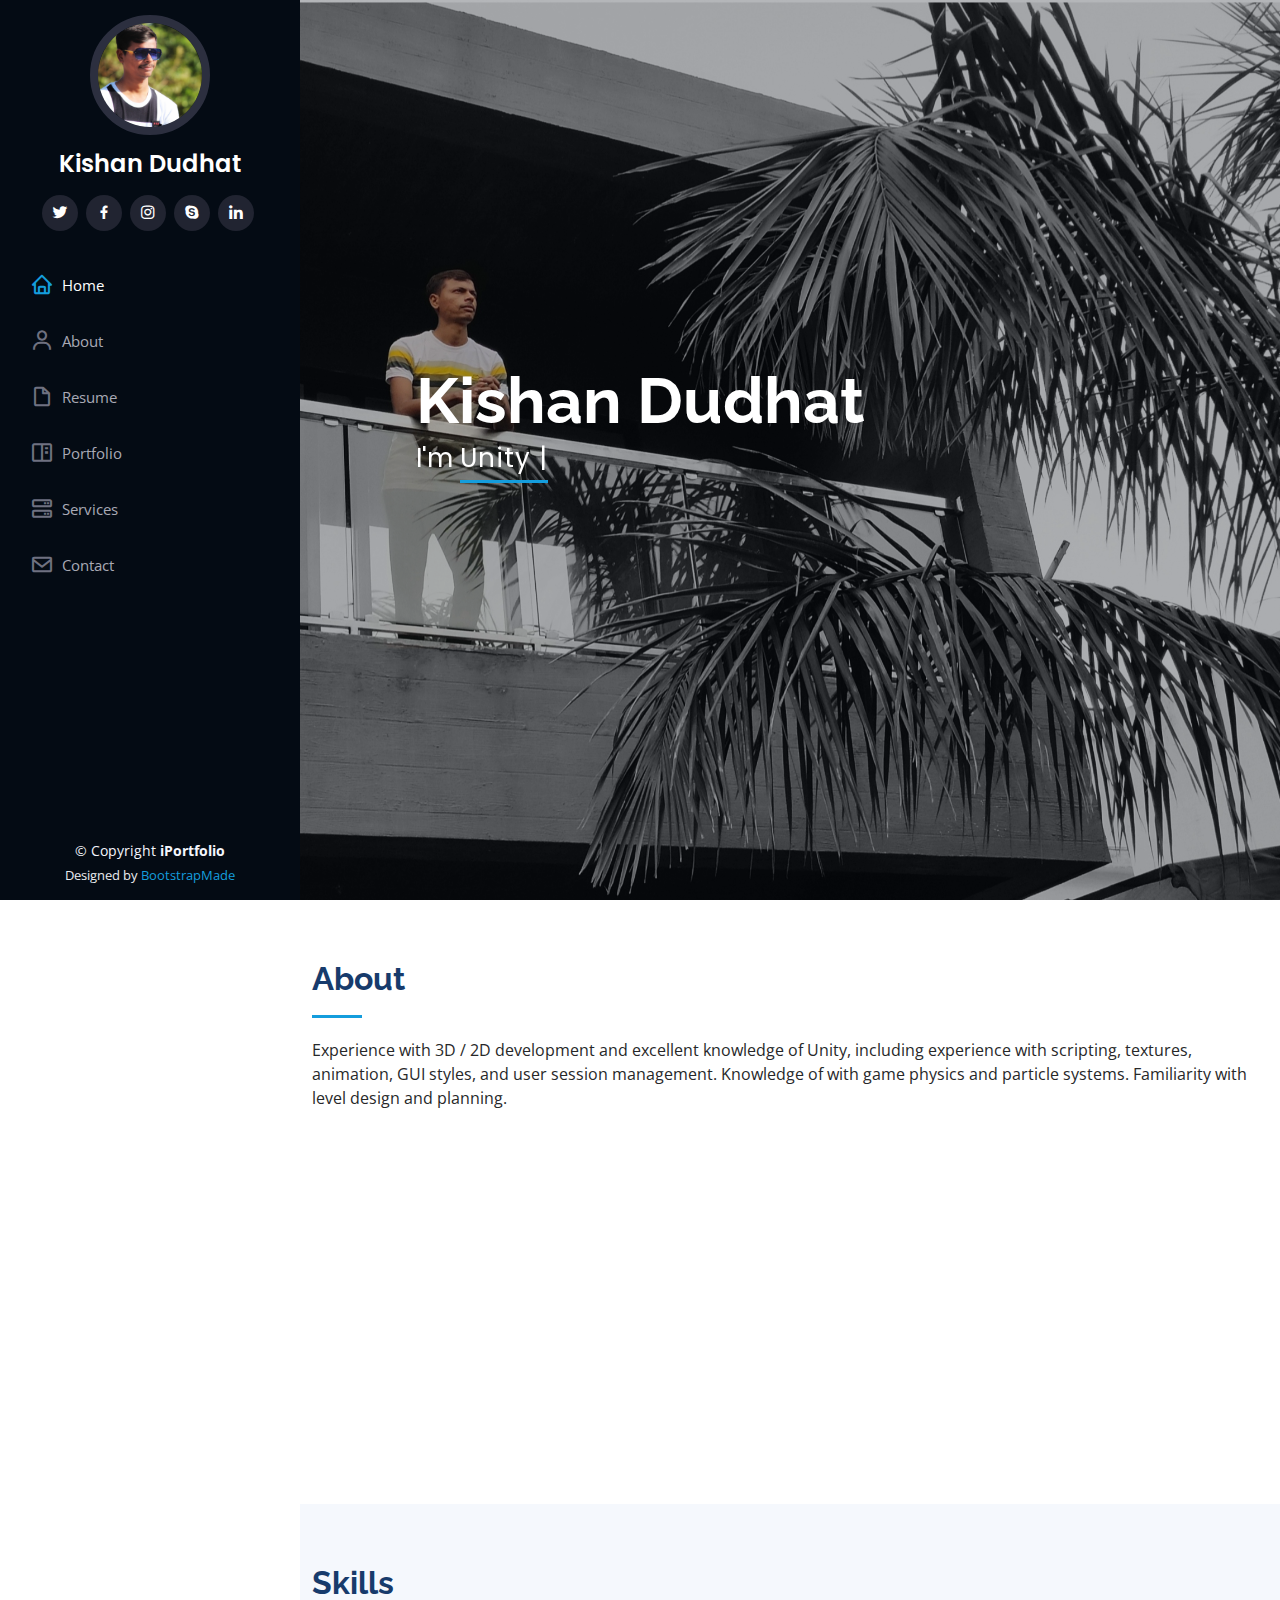
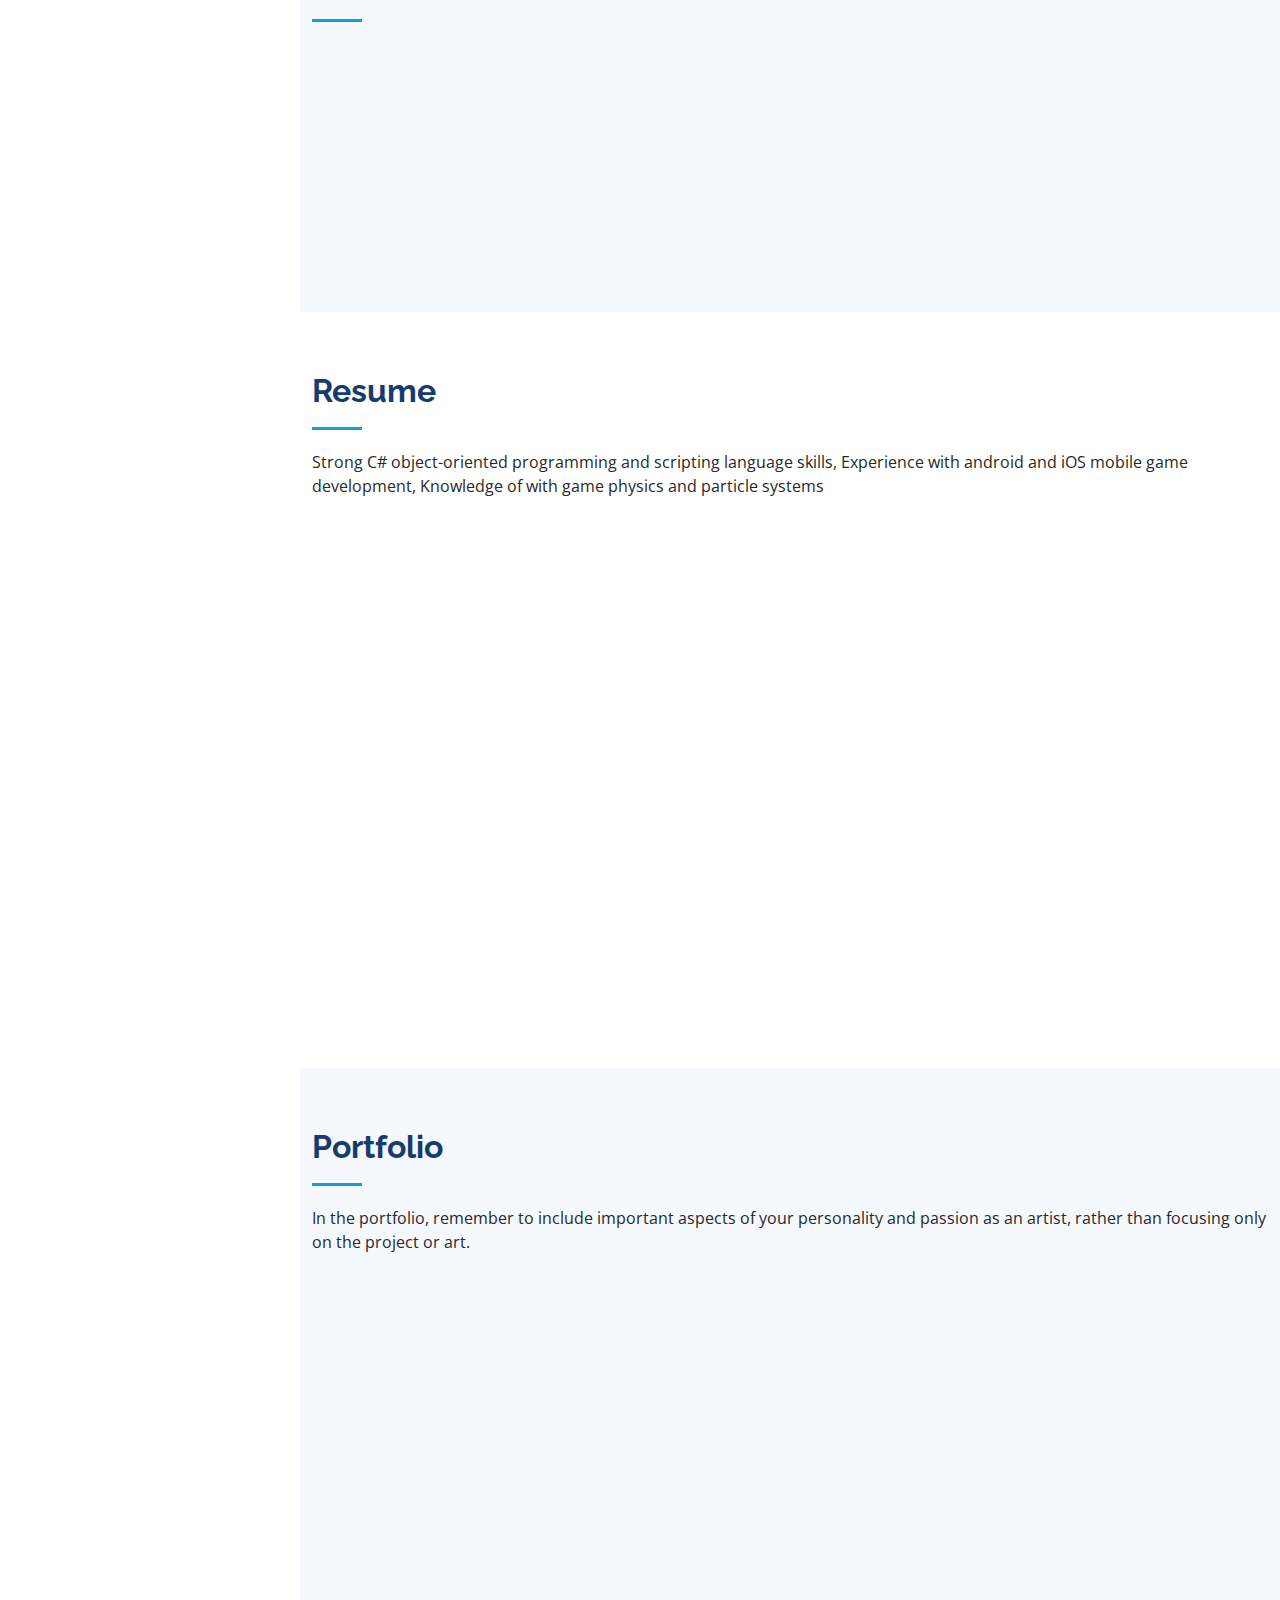
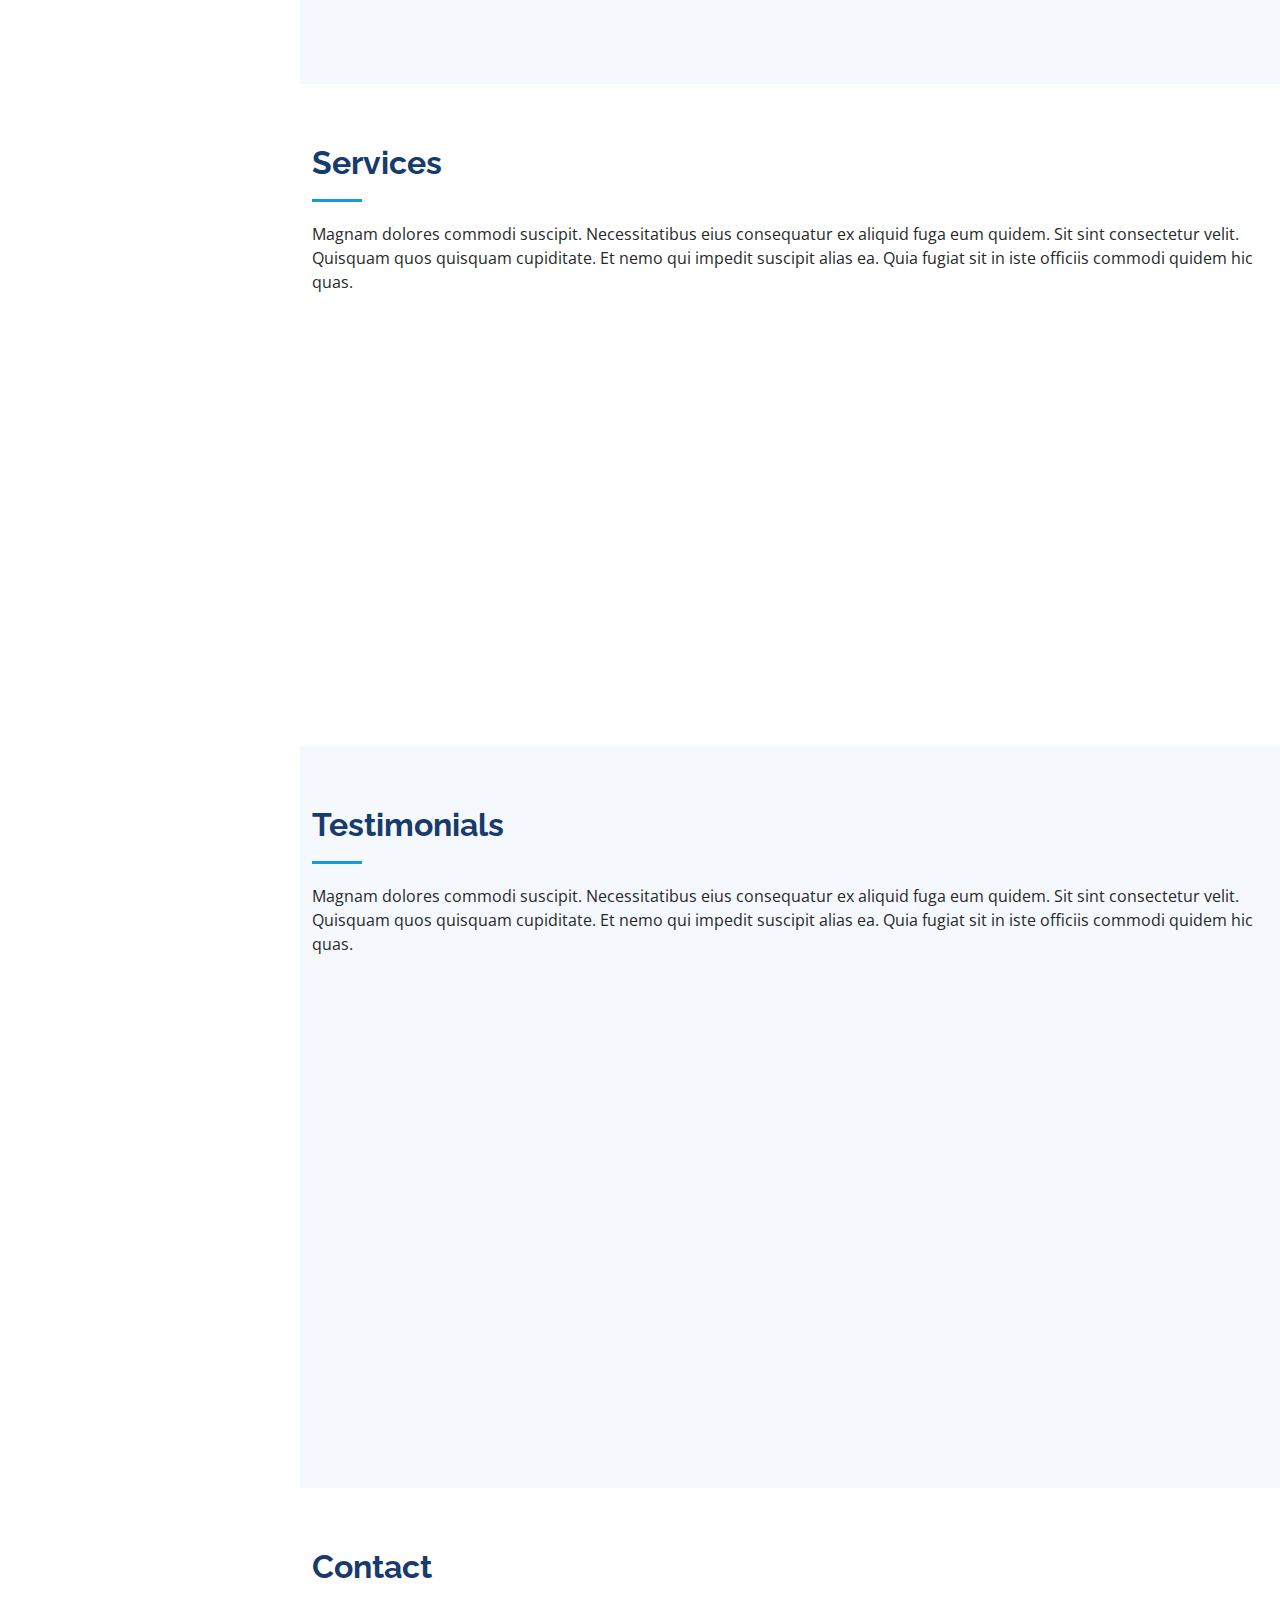
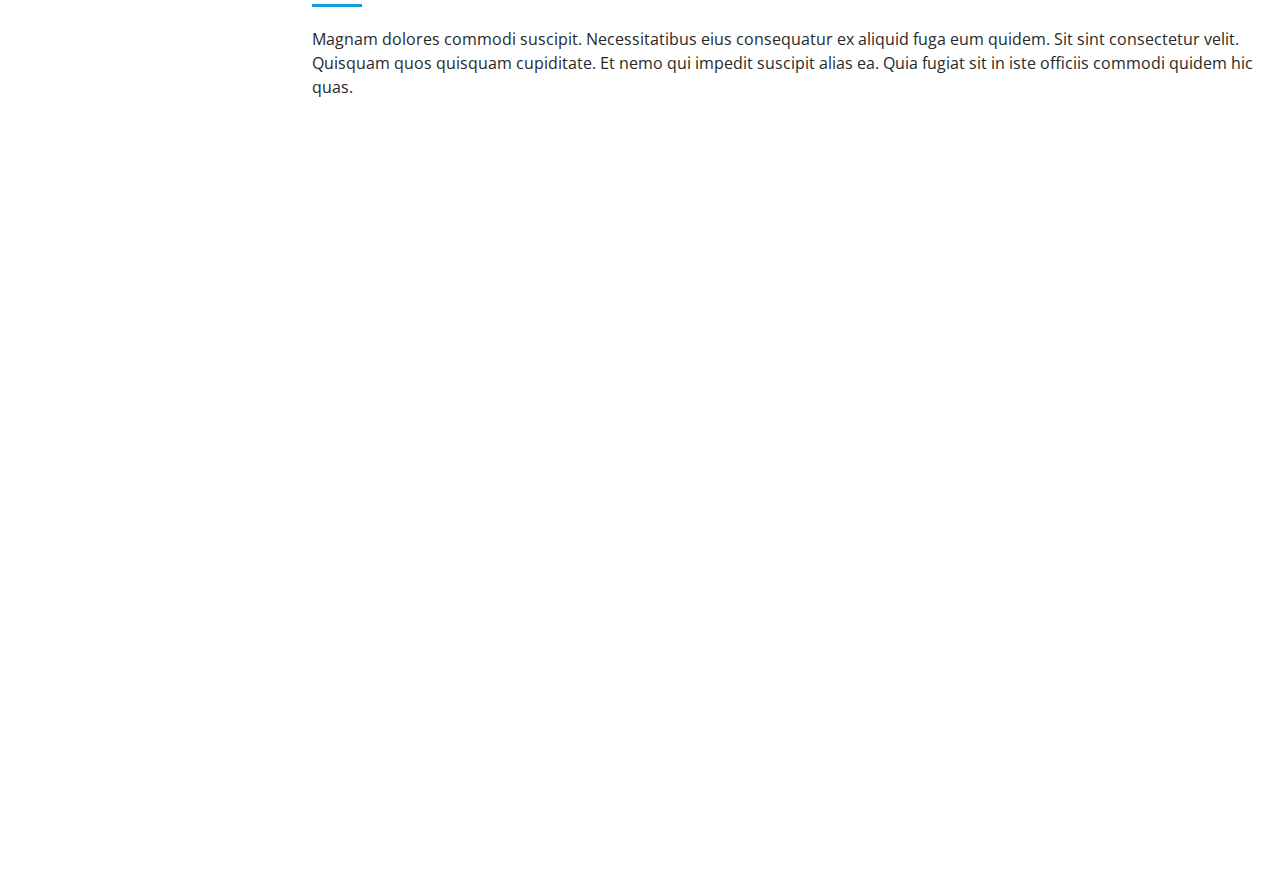
==== index.html @ c72c7a99 "add more games" ====
<!DOCTYPE html>
<html lang="en">

<head>
  <meta charset="utf-8">
  <meta content="width=device-width, initial-scale=1.0" name="viewport">

  <title>iPortfolio Bootstrap Template - Index</title>
  <meta content="" name="description">
  <meta content="" name="keywords">

  <!-- Favicons -->
  <link href="assets/img/favicon.png" rel="icon">
  <link href="assets/img/apple-touch-icon.png" rel="apple-touch-icon">

  <!-- Google Fonts -->
  <link href="https://fonts.googleapis.com/css?family=Open+Sans:300,300i,400,400i,600,600i,700,700i|Raleway:300,300i,400,400i,500,500i,600,600i,700,700i|Poppins:300,300i,400,400i,500,500i,600,600i,700,700i" rel="stylesheet">

  <!-- Vendor CSS Files -->
  <link href="assets/vendor/aos/aos.css" rel="stylesheet">
  <link href="assets/vendor/bootstrap/css/bootstrap.min.css" rel="stylesheet">
  <link href="assets/vendor/bootstrap-icons/bootstrap-icons.css" rel="stylesheet">
  <link href="assets/vendor/boxicons/css/boxicons.min.css" rel="stylesheet">
  <link href="assets/vendor/glightbox/css/glightbox.min.css" rel="stylesheet">
  <link href="assets/vendor/swiper/swiper-bundle.min.css" rel="stylesheet">

  <!-- Template Main CSS File -->
  <link href="assets/css/style.css" rel="stylesheet">

  <!-- =======================================================
  * Template Name: iPortfolio - v3.6.0
  * Template URL: https://bootstrapmade.com/iportfolio-bootstrap-portfolio-websites-template/
  * Author: BootstrapMade.com
  * License: https://bootstrapmade.com/license/
  ======================================================== -->
</head>

<body>

  <!-- ======= Mobile nav toggle button ======= -->
  <i class="bi bi-list mobile-nav-toggle d-xl-none"></i>

  <!-- ======= Header ======= -->
  <header id="header">
    <div class="d-flex flex-column">

      <div class="profile">
        <img src="assets/img/profile-icon.jpg" alt="" class="img-fluid rounded-circle">
        <h1 class="text-light"><a href="index.html">Kishan Dudhat</a></h1>
        <div class="social-links mt-3 text-center">
          <a href="#" class="twitter"><i class="bx bxl-twitter"></i></a>
          <a href="#" class="facebook"><i class="bx bxl-facebook"></i></a>
          <a href="#" class="instagram"><i class="bx bxl-instagram"></i></a>
          <a href="#" class="google-plus"><i class="bx bxl-skype"></i></a>
          <a href="#" class="linkedin"><i class="bx bxl-linkedin"></i></a>
        </div>
      </div>

      <nav id="navbar" class="nav-menu navbar">
        <ul>
          <li><a href="#hero" class="nav-link scrollto active"><i class="bx bx-home"></i> <span>Home</span></a></li>
          <li><a href="#about" class="nav-link scrollto"><i class="bx bx-user"></i> <span>About</span></a></li>
          <li><a href="#resume" class="nav-link scrollto"><i class="bx bx-file-blank"></i> <span>Resume</span></a></li>
          <li><a href="#portfolio" class="nav-link scrollto"><i class="bx bx-book-content"></i> <span>Portfolio</span></a></li>
          <li><a href="#services" class="nav-link scrollto"><i class="bx bx-server"></i> <span>Services</span></a></li>
          <li><a href="#contact" class="nav-link scrollto"><i class="bx bx-envelope"></i> <span>Contact</span></a></li>
        </ul>
      </nav><!-- .nav-menu -->
    </div>
  </header><!-- End Header -->

  <!-- ======= Hero Section ======= -->
  <section id="hero" class="d-flex flex-column justify-content-center align-items-center">
    <div  class="hero-container" data-aos="fade-in">
      <h1>Kishan Dudhat</h1>
      <p>I'm <span class="typed" data-typed-items="Unity Game Developer"></span></p>
    </div>
  </section><!-- End Hero -->

  <main id="main">

    <!-- ======= About Section ======= -->
    <section id="about" class="about">
      <div class="container">

        <div class="section-title">
          <h2>About</h2>
          <p>Experience with 3D / 2D development and excellent knowledge of Unity, including experience with scripting, textures, animation, GUI styles, and user session management. Knowledge of with game physics and particle systems. Familiarity with level design and planning. 
        </div>

        <div class="row">
          <div class="col-lg-4" data-aos="fade-right">
            <img src="assets/img/profile-bg.jpg" class="img-fluid" alt="">
          </div>
          <div class="col-lg-8 pt-4 pt-lg-0 content" data-aos="fade-left">
            <h3>Unity Game Developer.</h3>
            <div class="row">
              <div class="col-lg-8">
                <ul>
                  <li><i class="bi bi-chevron-right"></i> <strong>Birthday:</strong> <span>17 March 1997</span></li>
                  <li><i class="bi bi-chevron-right"></i> <strong>Email:</strong> <span>radhe17k@gmail.com</span></li>
                  <li><i class="bi bi-chevron-right"></i> <strong>Phone:</strong> <span>+91 9624731155</span></li>
                  <li><i class="bi bi-chevron-right"></i> <strong>Age:</strong> <span>24</span></li>
                  <li><i class="bi bi-chevron-right"></i> <strong>Degree:</strong> <span>MCA</span></li>
                  <li><i class="bi bi-chevron-right"></i> <strong>City:</strong> <span>Surat, Gujarat</span></li>

                </ul>
              </div>
            </div>           
          </div>
        </div>

      </div>
    </section><!-- End About Section -->

    <!-- ======= Facts Section ======= -->
    </section><!-- End Facts Section -->

    <!-- ======= Skills Section ======= -->
    <section id="skills" class="skills section-bg">
      <div class="container">

        <div class="section-title">
          <h2>Skills</h2>
        </div>

        <div class="row skills-content">

          <div class="col-lg-6" data-aos="fade-up">

            <div class="progress">
              <span class="skill">UNITY <i class="val">80%</i></span>
              <div class="progress-bar-wrap">
                <div class="progress-bar" role="progressbar" aria-valuenow="80" aria-valuemin="0" aria-valuemax="100"></div>
              </div>
            </div>

            <div class="progress">
              <span class="skill">C# <i class="val">90%</i></span>
              <div class="progress-bar-wrap">
                <div class="progress-bar" role="progressbar" aria-valuenow="90" aria-valuemin="0" aria-valuemax="100"></div>
              </div>
            </div>

            <div class="progress">
              <span class="skill">fIREBASE <i class="val">100%</i></span>
              <div class="progress-bar-wrap">
                <div class="progress-bar" role="progressbar" aria-valuenow="100" aria-valuemin="0" aria-valuemax="100"></div>
              </div>
            </div>

          </div>

          <div class="col-lg-6" data-aos="fade-up" data-aos-delay="100">

            <div class="progress">
              <span class="skill">GOOGLE PLAY CONSOLE <i class="val">100%</i></span>
              <div class="progress-bar-wrap">
                <div class="progress-bar" role="progressbar" aria-valuenow="100" aria-valuemin="0" aria-valuemax="100"></div>
              </div>
            </div>

            <div class="progress">
              <span class="skill">GOOGLE ADMOB <i class="val">90%</i></span>
              <div class="progress-bar-wrap">
                <div class="progress-bar" role="progressbar" aria-valuenow="90" aria-valuemin="0" aria-valuemax="100"></div>
              </div>
            </div>

            <div class="progress">
              <span class="skill">ANDROID <i class="val">70%</i></span>
              <div class="progress-bar-wrap">
                <div class="progress-bar" role="progressbar" aria-valuenow="70" aria-valuemin="0" aria-valuemax="100"></div>
              </div>
            </div>

          </div>

        </div>

      </div>
    </section><!-- End Skills Section -->

    <!-- ======= Resume Section ======= -->
    <section id="resume" class="resume">
      <div class="container">

        <div class="section-title">
          <h2>Resume</h2>
          <p>Strong C# object-oriented programming and scripting language skills, Experience with android and iOS mobile game development, Knowledge of with game physics and particle systems  </div>

        <div class="row">
          <div class="col-lg-6" data-aos="fade-up">
            <h3 class="resume-title">Sumary</h3>
            <div class="resume-item pb-0">
              <h4>Kishan Dudhat</h4>
              <p><em>2 years experience with Unity 3D/Content Development at Bigscal Technologies pvt ltd.</em></p>
              <ul>
                <li>502, jivandeep complex Lal Darwaja Station Road,Surat</li>
                <li>+91 8000800110</li>
                <li>www.bigscal.com</li>
              </ul>
            </div>

            <h3 class="resume-title">Education</h3>
            <div class="resume-item">
              <h4>Master Computer Application</h4>
              <h5>2018 - 2019</h5>
              <p><em>Department of computer science,</em></p>
              <p><em>Veer narmad south gujarat university</em></p>
            </div>
            
          </div>
          <div class="col-lg-6" data-aos="fade-up" data-aos-delay="100">
            <h3 class="resume-title">Professional Experience</h3>
            <div class="resume-item">
              <h4>Senior Unity Game Developer</h4>
              <h5>2019 - Present</h5>
              <p><em>bigscal technologies pvt ltd , surat</em></p>
              <ul>
                <li>Lead in the design, development, and implementation of the graphic, layout, and production communication materials</li>
                <li>Delegate tasks to the 10 members of the development team and provide counsel on all aspects of the project. </li>
              </ul>
            </div>
            <div class="resume-item">
              <h4>Bachelor of Computer Applications</h4>
              <h5>2015 - 2017</h5>
              <p><em>Saurath University</em></p>
     
            </div>
            </div>
          </div>
        </div>

      </div>
    </section><!-- End Resume Section -->

    <!-- ======= Portfolio Section ======= -->
    <section id="portfolio" class="portfolio section-bg">
      <div class="container">

        <div class="section-title">
          <h2>Portfolio</h2>
          <p>In the portfolio, remember to include important aspects of your personality and passion as an artist, rather than focusing only on the project or art.</p>
        </div>

<!--         <div class="row" data-aos="fade-up">
          <div class="col-lg-12 d-flex justify-content-center">
            <ul id="portfolio-flters">
              <li data-filter="*" class="filter-active">All</li>
              <li data-filter=".filter-app">App</li>
              <li data-filter=".filter-card">Card</li>
              <li data-filter=".filter-web">Web</li>
            </ul>
          </div>
        </div> -->

        <div class="row portfolio-container" data-aos="fade-up" data-aos-delay="100">

          <div class="col-lg-4 col-md-6 portfolio-item filter-app">
            <div class="portfolio-wrap">
              <img src="assets/img/portfolio/p1.png" class="img-fluid" alt="">
              <div class="portfolio-links">
                <a href="assets/img/portfolio/p.png" data-gallery="portfolioGallery" class="portfolio-lightbox" title="Super Shooter"><i class="bx bx-plus"></i></a>
                <a href="https://play.google.com/store/apps/details?id=com.gameworld.supershooter" title="More Details"><i class="bx bx-link"></i></a>
              </div>
            </div>
          </div>

          <div class="col-lg-4 col-md-6 portfolio-item filter-web">
            <div class="portfolio-wrap">
              <img src="assets/img/portfolio/p2.png" class="img-fluid" alt="">
              <div class="portfolio-links">
                <a href="assets/img/portfolio/p2.png" data-gallery="portfolioGallery" class="portfolio-lightbox" title="Fish Ride"><i class="bx bx-plus"></i></a>
                <a href="https://play.google.com/store/apps/details?id=com.gameworld.fishride" title="More Details"><i class="bx bx-link"></i></a>
              </div>
            </div>
          </div>

          <div class="col-lg-4 col-md-6 portfolio-item filter-app">
            <div class="portfolio-wrap">
              <img src="assets/img/portfolio/p3.png" class="img-fluid" alt="">
              <div class="portfolio-links">
                <a href="assets/img/portfolio/p3.png" data-gallery="portfolioGallery" class="portfolio-lightbox" title="Save the pirtaes"><i class="bx bx-plus"></i></a>
                <a href="https://play.google.com/store/apps/details?id=com.gameworld.greedypirates" title="More Details"><i class="bx bx-link"></i></a>
              </div>
            </div>
          </div>

          <div class="col-lg-4 col-md-6 portfolio-item filter-card">
            <div class="portfolio-wrap">
              <img src="assets/img/portfolio/p4.png" class="img-fluid" alt="">
              <div class="portfolio-links">
                <a href="assets/img/portfolio/p4.png" data-gallery="portfolioGallery" class="portfolio-lightbox" title="Marble Pool"><i class="bx bx-plus"></i></a>
                <a href="https://play.google.com/store/apps/details?id=com.gameworld.marblepool" title="More Details"><i class="bx bx-link"></i></a>
              </div>
            </div>
          </div>

          <div class="col-lg-4 col-md-6 portfolio-item filter-web">
            <div class="portfolio-wrap">
              <img src="assets/img/portfolio/p5.png" class="img-fluid" alt="">
              <div class="portfolio-links">
                <a href="assets/img/portfolio/p5.png" data-gallery="portfolioGallery" class="portfolio-lightbox" title="Imposter Escape 3D"><i class="bx bx-plus"></i></a>
                <a href="https://play.google.com/store/apps/details?id=com.gameworld.imposterescape" title="More Details"><i class="bx bx-link"></i></a>
              </div>
            </div>
          </div>

          <div class="col-lg-4 col-md-6 portfolio-item filter-app">
            <div class="portfolio-wrap">
              <img src="assets/img/portfolio/p6.png" class="img-fluid" alt="">
              <div class="portfolio-links">
                <a href="assets/img/portfolio/p6.png" data-gallery="portfolioGallery" class="portfolio-lightbox" title="Marble Crash"><i class="bx bx-plus"></i></a>
                <a href="https://play.google.com/store/apps/details?id=com.gameworld.marblecrash" title="More Details"><i class="bx bx-link"></i></a>
              </div>
            </div>
          </div>

          <div class="col-lg-4 col-md-6 portfolio-item filter-card">
            <div class="portfolio-wrap">
              <img src="assets/img/portfolio/p7.png" class="img-fluid" alt="">
              <div class="portfolio-links">
                <a href="assets/img/portfolio/p7.png" data-gallery="portfolioGallery" class="portfolio-lightbox" title="Go Endless"><i class="bx bx-plus"></i></a>
                <a href="https://play.google.com/store/apps/details?id=com.gameworld.goendless" title="More Details"><i class="bx bx-link"></i></a>
              </div>
            </div>
          </div>

          <div class="col-lg-4 col-md-6 portfolio-item filter-card">
            <div class="portfolio-wrap">
              <img src="assets/img/portfolio/p8.png" class="img-fluid" alt="">
              <div class="portfolio-links">
                <a href="assets/img/portfolio/p8.png" data-gallery="portfolioGallery" class="portfolio-lightbox" title="Blade Fighter"><i class="bx bx-plus"></i></a>
                <a href="https://play.google.com/store/apps/details?id=com.gameworld.BladeFighter" title="More Details"><i class="bx bx-link"></i></a>
              </div>
            </div>
          </div>

          <div class="col-lg-4 col-md-6 portfolio-item filter-web">
            <div class="portfolio-wrap">
              <img src="assets/img/portfolio/p9.png" class="img-fluid" alt="">
              <div class="portfolio-links">
                <a href="assets/img/portfolio/p9.png" data-gallery="portfolioGallery" class="portfolio-lightbox" title="Draw and play"><i class="bx bx-plus"></i></a>
                <a href="https://play.google.com/store/apps/details?id=com.gameworld.drawandplay" title="More Details"><i class="bx bx-link"></i></a>
              </div>
            </div>
          </div>

           <div class="col-lg-4 col-md-6 portfolio-item filter-web">
            <div class="portfolio-wrap">
              <img src="assets/img/portfolio/p10.png" class="img-fluid" alt="">
              <div class="portfolio-links">
                <a href="assets/img/portfolio/p10.png" data-gallery="portfolioGallery" class="portfolio-lightbox" title="Once More"><i class="bx bx-plus"></i></a>
                <a href="https://play.google.com/store/apps/details?id=com.gameworld.oncemore" title="More Details"><i class="bx bx-link"></i></a>
              </div>
            </div>
          </div>
          
           <div class="col-lg-4 col-md-6 portfolio-item filter-web">
            <div class="portfolio-wrap">
              <img src="assets/img/portfolio/p11.png" class="img-fluid" alt="">
              <div class="portfolio-links">
                <a href="assets/img/portfolio/p11.png" data-gallery="portfolioGallery" class="portfolio-lightbox" title="Dare to Touch"><i class="bx bx-plus"></i></a>
                <a href="https://play.google.com/store/apps/details?id=com.gameworld.daretotouch" title="More Details"><i class="bx bx-link"></i></a>
              </div>
            </div>
          </div>
          
        </div>

      </div>
    </section><!-- End Portfolio Section -->

    <!-- ======= Services Section ======= -->
    <section id="services" class="services">
      <div class="container">

        <div class="section-title">
          <h2>Services</h2>
          <p>Magnam dolores commodi suscipit. Necessitatibus eius consequatur ex aliquid fuga eum quidem. Sit sint consectetur velit. Quisquam quos quisquam cupiditate. Et nemo qui impedit suscipit alias ea. Quia fugiat sit in iste officiis commodi quidem hic quas.</p>
        </div>

        <div class="row">
          <div class="col-lg-4 col-md-6 icon-box" data-aos="fade-up">
            <div class="icon"><i class="bi bi-briefcase"></i></div>
            <h4 class="title"><a href="">Lorem Ipsum</a></h4>
            <p class="description">Voluptatum deleniti atque corrupti quos dolores et quas molestias excepturi sint occaecati cupiditate non provident</p>
          </div>
          <div class="col-lg-4 col-md-6 icon-box" data-aos="fade-up" data-aos-delay="100">
            <div class="icon"><i class="bi bi-card-checklist"></i></div>
            <h4 class="title"><a href="">Dolor Sitema</a></h4>
            <p class="description">Minim veniam, quis nostrud exercitation ullamco laboris nisi ut aliquip ex ea commodo consequat tarad limino ata</p>
          </div>
          <div class="col-lg-4 col-md-6 icon-box" data-aos="fade-up" data-aos-delay="200">
            <div class="icon"><i class="bi bi-bar-chart"></i></div>
            <h4 class="title"><a href="">Sed ut perspiciatis</a></h4>
            <p class="description">Duis aute irure dolor in reprehenderit in voluptate velit esse cillum dolore eu fugiat nulla pariatur</p>
          </div>
          <div class="col-lg-4 col-md-6 icon-box" data-aos="fade-up" data-aos-delay="300">
            <div class="icon"><i class="bi bi-binoculars"></i></div>
            <h4 class="title"><a href="">Magni Dolores</a></h4>
            <p class="description">Excepteur sint occaecat cupidatat non proident, sunt in culpa qui officia deserunt mollit anim id est laborum</p>
          </div>
          <div class="col-lg-4 col-md-6 icon-box" data-aos="fade-up" data-aos-delay="400">
            <div class="icon"><i class="bi bi-brightness-high"></i></div>
            <h4 class="title"><a href="">Nemo Enim</a></h4>
            <p class="description">At vero eos et accusamus et iusto odio dignissimos ducimus qui blanditiis praesentium voluptatum deleniti atque</p>
          </div>
          <div class="col-lg-4 col-md-6 icon-box" data-aos="fade-up" data-aos-delay="500">
            <div class="icon"><i class="bi bi-calendar4-week"></i></div>
            <h4 class="title"><a href="">Eiusmod Tempor</a></h4>
            <p class="description">Et harum quidem rerum facilis est et expedita distinctio. Nam libero tempore, cum soluta nobis est eligendi</p>
          </div>
        </div>

      </div>
    </section><!-- End Services Section -->

    <!-- ======= Testimonials Section ======= -->
    <section id="testimonials" class="testimonials section-bg">
      <div class="container">

        <div class="section-title">
          <h2>Testimonials</h2>
          <p>Magnam dolores commodi suscipit. Necessitatibus eius consequatur ex aliquid fuga eum quidem. Sit sint consectetur velit. Quisquam quos quisquam cupiditate. Et nemo qui impedit suscipit alias ea. Quia fugiat sit in iste officiis commodi quidem hic quas.</p>
        </div>

        <div class="testimonials-slider swiper" data-aos="fade-up" data-aos-delay="100">
          <div class="swiper-wrapper">

            <div class="swiper-slide">
              <div class="testimonial-item" data-aos="fade-up">
                <p>
                  <i class="bx bxs-quote-alt-left quote-icon-left"></i>
                  Proin iaculis purus consequat sem cure digni ssim donec porttitora entum suscipit rhoncus. Accusantium quam, ultricies eget id, aliquam eget nibh et. Maecen aliquam, risus at semper.
                  <i class="bx bxs-quote-alt-right quote-icon-right"></i>
                </p>
                <img src="assets/img/testimonials/testimonials-1.jpg" class="testimonial-img" alt="">
                <h3>Saul Goodman</h3>
                <h4>Ceo &amp; Founder</h4>
              </div>
            </div><!-- End testimonial item -->

            <div class="swiper-slide">
              <div class="testimonial-item" data-aos="fade-up" data-aos-delay="100">
                <p>
                  <i class="bx bxs-quote-alt-left quote-icon-left"></i>
                  Export tempor illum tamen malis malis eram quae irure esse labore quem cillum quid cillum eram malis quorum velit fore eram velit sunt aliqua noster fugiat irure amet legam anim culpa.
                  <i class="bx bxs-quote-alt-right quote-icon-right"></i>
                </p>
                <img src="assets/img/testimonials/testimonials-2.jpg" class="testimonial-img" alt="">
                <h3>Sara Wilsson</h3>
                <h4>Designer</h4>
              </div>
            </div><!-- End testimonial item -->

            <div class="swiper-slide">
              <div class="testimonial-item" data-aos="fade-up" data-aos-delay="200">
                <p>
                  <i class="bx bxs-quote-alt-left quote-icon-left"></i>
                  Enim nisi quem export duis labore cillum quae magna enim sint quorum nulla quem veniam duis minim tempor labore quem eram duis noster aute amet eram fore quis sint minim.
                  <i class="bx bxs-quote-alt-right quote-icon-right"></i>
                </p>
                <img src="assets/img/testimonials/testimonials-3.jpg" class="testimonial-img" alt="">
                <h3>Jena Karlis</h3>
                <h4>Store Owner</h4>
              </div>
            </div><!-- End testimonial item -->

            <div class="swiper-slide">
              <div class="testimonial-item" data-aos="fade-up" data-aos-delay="300">
                <p>
                  <i class="bx bxs-quote-alt-left quote-icon-left"></i>
                  Fugiat enim eram quae cillum dolore dolor amet nulla culpa multos export minim fugiat minim velit minim dolor enim duis veniam ipsum anim magna sunt elit fore quem dolore labore illum veniam.
                  <i class="bx bxs-quote-alt-right quote-icon-right"></i>
                </p>
                <img src="assets/img/testimonials/testimonials-4.jpg" class="testimonial-img" alt="">
                <h3>Matt Brandon</h3>
                <h4>Freelancer</h4>
              </div>
            </div><!-- End testimonial item -->

            <div class="swiper-slide">
              <div class="testimonial-item" data-aos="fade-up" data-aos-delay="400">
                <p>
                  <i class="bx bxs-quote-alt-left quote-icon-left"></i>
                  Quis quorum aliqua sint quem legam fore sunt eram irure aliqua veniam tempor noster veniam enim culpa labore duis sunt culpa nulla illum cillum fugiat legam esse veniam culpa fore nisi cillum quid.
                  <i class="bx bxs-quote-alt-right quote-icon-right"></i>
                </p>
                <img src="assets/img/testimonials/testimonials-5.jpg" class="testimonial-img" alt="">
                <h3>John Larson</h3>
                <h4>Entrepreneur</h4>
              </div>
            </div><!-- End testimonial item -->

          </div>
          <div class="swiper-pagination"></div>
        </div>

      </div>
    </section><!-- End Testimonials Section -->

    <!-- ======= Contact Section ======= -->
    <section id="contact" class="contact">
      <div class="container">

        <div class="section-title">
          <h2>Contact</h2>
          <p>Magnam dolores commodi suscipit. Necessitatibus eius consequatur ex aliquid fuga eum quidem. Sit sint consectetur velit. Quisquam quos quisquam cupiditate. Et nemo qui impedit suscipit alias ea. Quia fugiat sit in iste officiis commodi quidem hic quas.</p>
        </div>

        <div class="row" data-aos="fade-in">

          <div class="col-lg-5 d-flex align-items-stretch">
            <div class="info">
              <div class="address">
                <i class="bi bi-geo-alt"></i>
                <h4>Location:</h4>
                <p>A108 Adam Street, New York, NY 535022</p>
              </div>

              <div class="email">
                <i class="bi bi-envelope"></i>
                <h4>Email:</h4>
                <p>info@example.com</p>
              </div>

              <div class="phone">
                <i class="bi bi-phone"></i>
                <h4>Call:</h4>
                <p>+1 5589 55488 55s</p>
              </div>

              <iframe src="https://www.google.com/maps/embed?pb=!1m14!1m8!1m3!1d12097.433213460943!2d-74.0062269!3d40.7101282!3m2!1i1024!2i768!4f13.1!3m3!1m2!1s0x0%3A0xb89d1fe6bc499443!2sDowntown+Conference+Center!5e0!3m2!1smk!2sbg!4v1539943755621" frameborder="0" style="border:0; width: 100%; height: 290px;" allowfullscreen></iframe>
            </div>

          </div>

          <div class="col-lg-7 mt-5 mt-lg-0 d-flex align-items-stretch">
            <form action="forms/contact.php" method="post" role="form" class="php-email-form">
              <div class="row">
                <div class="form-group col-md-6">
                  <label for="name">Your Name</label>
                  <input type="text" name="name" class="form-control" id="name" required>
                </div>
                <div class="form-group col-md-6">
                  <label for="name">Your Email</label>
                  <input type="email" class="form-control" name="email" id="email" required>
                </div>
              </div>
              <div class="form-group">
                <label for="name">Subject</label>
                <input type="text" class="form-control" name="subject" id="subject" required>
              </div>
              <div class="form-group">
                <label for="name">Message</label>
                <textarea class="form-control" name="message" rows="10" required></textarea>
              </div>
              <div class="my-3">
                <div class="loading">Loading</div>
                <div class="error-message"></div>
                <div class="sent-message">Your message has been sent. Thank you!</div>
              </div>
              <div class="text-center"><button type="submit">Send Message</button></div>
            </form>
          </div>

        </div>

      </div>
    </section><!-- End Contact Section -->

  </main><!-- End #main -->

  <!-- ======= Footer ======= -->
  <footer id="footer">
    <div class="container">
      <div class="copyright">
        &copy; Copyright <strong><span>iPortfolio</span></strong>
      </div>
      <div class="credits">
        <!-- All the links in the footer should remain intact. -->
        <!-- You can delete the links only if you purchased the pro version. -->
        <!-- Licensing information: https://bootstrapmade.com/license/ -->
        <!-- Purchase the pro version with working PHP/AJAX contact form: https://bootstrapmade.com/iportfolio-bootstrap-portfolio-websites-template/ -->
        Designed by <a href="https://bootstrapmade.com/">BootstrapMade</a>
      </div>
    </div>
  </footer><!-- End  Footer -->

  <a href="#" class="back-to-top d-flex align-items-center justify-content-center"><i class="bi bi-arrow-up-short"></i></a>

  <!-- Vendor JS Files -->
  <script src="assets/vendor/aos/aos.js"></script>
  <script src="assets/vendor/bootstrap/js/bootstrap.bundle.min.js"></script>
  <script src="assets/vendor/glightbox/js/glightbox.min.js"></script>
  <script src="assets/vendor/isotope-layout/isotope.pkgd.min.js"></script>
  <script src="assets/vendor/php-email-form/validate.js"></script>
  <script src="assets/vendor/purecounter/purecounter.js"></script>
  <script src="assets/vendor/swiper/swiper-bundle.min.js"></script>
  <script src="assets/vendor/typed.js/typed.min.js"></script>
  <script src="assets/vendor/waypoints/noframework.waypoints.js"></script>

  <!-- Template Main JS File -->
  <script src="assets/js/main.js"></script>

</body>

</html>
---- assets/css/style.css ----
/**
* Template Name: iPortfolio - v3.6.0
* Template URL: https://bootstrapmade.com/iportfolio-bootstrap-portfolio-websites-template/
* Author: BootstrapMade.com
* License: https://bootstrapmade.com/license/
*/

/*--------------------------------------------------------------
# General
--------------------------------------------------------------*/
body {
  font-family: "Open Sans", sans-serif;
  color: #272829;
}

a {
  color: #149ddd;
  text-decoration: none;
}

a:hover {
  color: #37b3ed;
  text-decoration: none;
}

h1, h2, h3, h4, h5, h6 {
  font-family: "Raleway", sans-serif;
}

/*--------------------------------------------------------------
# Back to top button
--------------------------------------------------------------*/
.back-to-top {
  position: fixed;
  visibility: hidden;
  opacity: 0;
  right: 15px;
  bottom: 15px;
  z-index: 996;
  background: #149ddd;
  width: 40px;
  height: 40px;
  border-radius: 50px;
  transition: all 0.4s;
}
.back-to-top i {
  font-size: 28px;
  color: #fff;
  line-height: 0;
}
.back-to-top:hover {
  background: #2eafec;
  color: #fff;
}
.back-to-top.active {
  visibility: visible;
  opacity: 1;
}

/*--------------------------------------------------------------
# Header
--------------------------------------------------------------*/
#header {
  position: fixed;
  top: 0;
  left: 0;
  bottom: 0;
  width: 300px;
  transition: all ease-in-out 0.5s;
  z-index: 9997;
  transition: all 0.5s;
  padding: 0 15px;
  background: #040b14;
  overflow-y: auto;
}
#header .profile img {
  margin: 15px auto;
  display: block;
  width: 120px;
  border: 8px solid #2c2f3f;
}
#header .profile h1 {
  font-size: 24px;
  margin: 0;
  padding: 0;
  font-weight: 600;
  -moz-text-align-last: center;
  text-align-last: center;
  font-family: "Poppins", sans-serif;
}
#header .profile h1 a, #header .profile h1 a:hover {
  color: #fff;
  text-decoration: none;
}
#header .profile .social-links a {
  font-size: 18px;
  display: inline-block;
  background: #212431;
  color: #fff;
  line-height: 1;
  padding: 8px 0;
  margin-right: 4px;
  border-radius: 50%;
  text-align: center;
  width: 36px;
  height: 36px;
  transition: 0.3s;
}
#header .profile .social-links a:hover {
  background: #149ddd;
  color: #fff;
  text-decoration: none;
}

#main {
  margin-left: 300px;
}

@media (max-width: 1199px) {
  #header {
    left: -300px;
  }

  #main {
    margin-left: 0;
  }
}
/*--------------------------------------------------------------
# Navigation Menu
--------------------------------------------------------------*/
/* Desktop Navigation */
.nav-menu {
  padding: 30px 0 0 0;
}
.nav-menu * {
  margin: 0;
  padding: 0;
  list-style: none;
}
.nav-menu > ul > li {
  position: relative;
  white-space: nowrap;
}
.nav-menu a, .nav-menu a:focus {
  display: flex;
  align-items: center;
  color: #a8a9b4;
  padding: 12px 15px;
  margin-bottom: 8px;
  transition: 0.3s;
  font-size: 15px;
}
.nav-menu a i, .nav-menu a:focus i {
  font-size: 24px;
  padding-right: 8px;
  color: #6f7180;
}
.nav-menu a:hover, .nav-menu .active, .nav-menu .active:focus, .nav-menu li:hover > a {
  text-decoration: none;
  color: #fff;
}
.nav-menu a:hover i, .nav-menu .active i, .nav-menu .active:focus i, .nav-menu li:hover > a i {
  color: #149ddd;
}

/* Mobile Navigation */
.mobile-nav-toggle {
  position: fixed;
  right: 15px;
  top: 15px;
  z-index: 9998;
  border: 0;
  font-size: 24px;
  transition: all 0.4s;
  outline: none !important;
  background-color: #149ddd;
  color: #fff;
  width: 40px;
  height: 40px;
  display: inline-flex;
  align-items: center;
  justify-content: center;
  line-height: 0;
  border-radius: 50px;
  cursor: pointer;
}

.mobile-nav-active {
  overflow: hidden;
}
.mobile-nav-active #header {
  left: 0;
}

/*--------------------------------------------------------------
# Hero Section
--------------------------------------------------------------*/
#hero {
  width: 100%;
  height: 100vh;
  background: url("../img/icon-bg.jpg") top center;
  background-size: cover;
}
#hero:before {
  content: "";
  background: rgba(5, 13, 24, 0.3);
  position: absolute;
  bottom: 0;
  top: 0;
  left: 0;
  right: 0;
  z-index: 1;
}
#hero .hero-container {
  position: relative;
  z-index: 2;
  min-width: 300px;
}
#hero h1 {
  margin: 0 0 10px 0;
  font-size: 64px;
  font-weight: 700;
  line-height: 56px;
  color: #fff;
}
#hero p {
  color: #fff;
  margin-bottom: 50px;
  font-size: 26px;
  font-family: "Poppins", sans-serif;
}
#hero p span {
  color: #fff;
  padding-bottom: 4px;
  letter-spacing: 1px;
  border-bottom: 3px solid #149ddd;
}
@media (min-width: 1024px) {
  #hero {
    background-attachment: fixed;
  }
}
@media (max-width: 768px) {
  #hero h1 {
    font-size: 28px;
    line-height: 36px;
  }
  #hero h2 {
    font-size: 18px;
    line-height: 24px;
    margin-bottom: 30px;
  }
}

/*--------------------------------------------------------------
# Sections General
--------------------------------------------------------------*/
section {
  padding: 60px 0;
  overflow: hidden;
}

.section-bg {
  background: #f5f8fd;
}

.section-title {
  padding-bottom: 30px;
}
.section-title h2 {
  font-size: 32px;
  font-weight: bold;
  margin-bottom: 20px;
  padding-bottom: 20px;
  position: relative;
  color: #173b6c;
}
.section-title h2::after {
  content: "";
  position: absolute;
  display: block;
  width: 50px;
  height: 3px;
  background: #149ddd;
  bottom: 0;
  left: 0;
}
.section-title p {
  margin-bottom: 0;
}

/*--------------------------------------------------------------
# About
--------------------------------------------------------------*/
.about .content h3 {
  font-weight: 700;
  font-size: 26px;
  color: #173b6c;
}
.about .content ul {
  list-style: none;
  padding: 0;
}
.about .content ul li {
  margin-bottom: 20px;
  display: flex;
  align-items: center;
}
.about .content ul strong {
  margin-right: 10px;
}
.about .content ul i {
  font-size: 16px;
  margin-right: 5px;
  color: #149ddd;
  line-height: 0;
}
.about .content p:last-child {
  margin-bottom: 0;
}

/*--------------------------------------------------------------
# Facts
--------------------------------------------------------------*/
.facts {
  padding-bottom: 30px;
}
.facts .count-box {
  padding: 30px;
  width: 100%;
}
.facts .count-box i {
  display: block;
  font-size: 44px;
  color: #149ddd;
  float: left;
  line-height: 0;
}
.facts .count-box span {
  font-size: 48px;
  line-height: 40px;
  display: block;
  font-weight: 700;
  color: #050d18;
  margin-left: 60px;
}
.facts .count-box p {
  padding: 15px 0 0 0;
  margin: 0 0 0 60px;
  font-family: "Raleway", sans-serif;
  font-size: 14px;
  color: #122f57;
}
.facts .count-box a {
  font-weight: 600;
  display: block;
  margin-top: 20px;
  color: #122f57;
  font-size: 15px;
  font-family: "Poppins", sans-serif;
  transition: ease-in-out 0.3s;
}
.facts .count-box a:hover {
  color: #1f5297;
}

/*--------------------------------------------------------------
# Akills
--------------------------------------------------------------*/
.skills .progress {
  height: 60px;
  display: block;
  background: none;
  border-radius: 0;
}
.skills .progress .skill {
  padding: 0;
  margin: 0 0 6px 0;
  text-transform: uppercase;
  display: block;
  font-weight: 600;
  font-family: "Poppins", sans-serif;
  color: #050d18;
}
.skills .progress .skill .val {
  float: right;
  font-style: normal;
}
.skills .progress-bar-wrap {
  background: #dce8f8;
  height: 10px;
}
.skills .progress-bar {
  width: 1px;
  height: 10px;
  transition: 0.9s;
  background-color: #149ddd;
}

/*--------------------------------------------------------------
# Resume
--------------------------------------------------------------*/
.resume .resume-title {
  font-size: 26px;
  font-weight: 700;
  margin-top: 20px;
  margin-bottom: 20px;
  color: #050d18;
}
.resume .resume-item {
  padding: 0 0 20px 20px;
  margin-top: -2px;
  border-left: 2px solid #1f5297;
  position: relative;
}
.resume .resume-item h4 {
  line-height: 18px;
  font-size: 18px;
  font-weight: 600;
  text-transform: uppercase;
  font-family: "Poppins", sans-serif;
  color: #050d18;
  margin-bottom: 10px;
}
.resume .resume-item h5 {
  font-size: 16px;
  background: #e4edf9;
  padding: 5px 15px;
  display: inline-block;
  font-weight: 600;
  margin-bottom: 10px;
}
.resume .resume-item ul {
  padding-left: 20px;
}
.resume .resume-item ul li {
  padding-bottom: 10px;
}
.resume .resume-item:last-child {
  padding-bottom: 0;
}
.resume .resume-item::before {
  content: "";
  position: absolute;
  width: 16px;
  height: 16px;
  border-radius: 50px;
  left: -9px;
  top: 0;
  background: #fff;
  border: 2px solid #1f5297;
}

/*--------------------------------------------------------------
# Portfolio
--------------------------------------------------------------*/
.portfolio .portfolio-item {
  margin-bottom: 30px;
}
.portfolio #portfolio-flters {
  padding: 0;
  margin: 0 auto 35px auto;
  list-style: none;
  text-align: center;
  background: #fff;
  border-radius: 50px;
  padding: 2px 15px;
}
.portfolio #portfolio-flters li {
  cursor: pointer;
  display: inline-block;
  padding: 10px 15px 8px 15px;
  font-size: 14px;
  font-weight: 600;
  line-height: 1;
  text-transform: uppercase;
  color: #272829;
  margin-bottom: 5px;
  transition: all 0.3s ease-in-out;
}
.portfolio #portfolio-flters li:hover, .portfolio #portfolio-flters li.filter-active {
  color: #149ddd;
}
.portfolio #portfolio-flters li:last-child {
  margin-right: 0;
}
.portfolio .portfolio-wrap {
  transition: 0.3s;
  position: relative;
  overflow: hidden;
  z-index: 1;
}
.portfolio .portfolio-wrap::before {
  content: "";
  background: rgba(255, 255, 255, 0.5);
  position: absolute;
  left: 0;
  right: 0;
  top: 0;
  bottom: 0;
  transition: all ease-in-out 0.3s;
  z-index: 2;
  opacity: 0;
}
.portfolio .portfolio-wrap .portfolio-links {
  opacity: 1;
  left: 0;
  right: 0;
  bottom: -60px;
  z-index: 3;
  position: absolute;
  transition: all ease-in-out 0.3s;
  display: flex;
  justify-content: center;
}
.portfolio .portfolio-wrap .portfolio-links a {
  color: #fff;
  font-size: 28px;
  text-align: center;
  background: rgba(20, 157, 221, 0.75);
  transition: 0.3s;
  width: 50%;
}
.portfolio .portfolio-wrap .portfolio-links a:hover {
  background: rgba(20, 157, 221, 0.95);
}
.portfolio .portfolio-wrap .portfolio-links a + a {
  border-left: 1px solid #37b3ed;
}
.portfolio .portfolio-wrap:hover::before {
  top: 0;
  left: 0;
  right: 0;
  bottom: 0;
  opacity: 1;
}
.portfolio .portfolio-wrap:hover .portfolio-links {
  opacity: 1;
  bottom: 0;
}

/*--------------------------------------------------------------
# Portfolio Details
--------------------------------------------------------------*/
.portfolio-details {
  padding-top: 40px;
}
.portfolio-details .portfolio-details-slider img {
  width: 100%;
}
.portfolio-details .portfolio-details-slider .swiper-pagination {
  margin-top: 20px;
  position: relative;
}
.portfolio-details .portfolio-details-slider .swiper-pagination .swiper-pagination-bullet {
  width: 12px;
  height: 12px;
  background-color: #fff;
  opacity: 1;
  border: 1px solid #149ddd;
}
.portfolio-details .portfolio-details-slider .swiper-pagination .swiper-pagination-bullet-active {
  background-color: #149ddd;
}
.portfolio-details .portfolio-info {
  padding: 30px;
  box-shadow: 0px 0 30px rgba(5, 13, 24, 0.08);
}
.portfolio-details .portfolio-info h3 {
  font-size: 22px;
  font-weight: 700;
  margin-bottom: 20px;
  padding-bottom: 20px;
  border-bottom: 1px solid #eee;
}
.portfolio-details .portfolio-info ul {
  list-style: none;
  padding: 0;
  font-size: 15px;
}
.portfolio-details .portfolio-info ul li + li {
  margin-top: 10px;
}
.portfolio-details .portfolio-description {
  padding-top: 30px;
}
.portfolio-details .portfolio-description h2 {
  font-size: 26px;
  font-weight: 700;
  margin-bottom: 20px;
}
.portfolio-details .portfolio-description p {
  padding: 0;
}

/*--------------------------------------------------------------
# Services
--------------------------------------------------------------*/
.services .icon-box {
  margin-bottom: 20px;
}
.services .icon {
  float: left;
  display: flex;
  align-items: center;
  justify-content: center;
  width: 54px;
  height: 54px;
  background: #149ddd;
  border-radius: 50%;
  transition: 0.5s;
  border: 1px solid #149ddd;
}
.services .icon i {
  color: #fff;
  font-size: 24px;
  line-height: 0;
}
.services .icon-box:hover .icon {
  background: #fff;
}
.services .icon-box:hover .icon i {
  color: #149ddd;
}
.services .title {
  margin-left: 80px;
  font-weight: 700;
  margin-bottom: 15px;
  font-size: 18px;
}
.services .title a {
  color: #343a40;
}
.services .title a:hover {
  color: #149ddd;
}
.services .description {
  margin-left: 80px;
  line-height: 24px;
  font-size: 14px;
}

/*--------------------------------------------------------------
# Testimonials
--------------------------------------------------------------*/
.testimonials .testimonials-carousel, .testimonials .testimonials-slider {
  overflow: hidden;
}
.testimonials .testimonial-item {
  box-sizing: content-box;
  text-align: center;
  min-height: 320px;
}
.testimonials .testimonial-item .testimonial-img {
  width: 90px;
  border-radius: 50%;
  margin: 0 auto;
}
.testimonials .testimonial-item h3 {
  font-size: 18px;
  font-weight: bold;
  margin: 10px 0 5px 0;
  color: #111;
}
.testimonials .testimonial-item h4 {
  font-size: 14px;
  color: #999;
  margin: 0;
}
.testimonials .testimonial-item .quote-icon-left, .testimonials .testimonial-item .quote-icon-right {
  color: #c3e8fa;
  font-size: 26px;
}
.testimonials .testimonial-item .quote-icon-left {
  display: inline-block;
  left: -5px;
  position: relative;
}
.testimonials .testimonial-item .quote-icon-right {
  display: inline-block;
  right: -5px;
  position: relative;
  top: 10px;
}
.testimonials .testimonial-item p {
  font-style: italic;
  margin: 0 15px 15px 15px;
  padding: 20px;
  background: #fff;
  position: relative;
  margin-bottom: 35px;
  border-radius: 6px;
  box-shadow: 0px 2px 15px rgba(0, 0, 0, 0.1);
}
.testimonials .testimonial-item p::after {
  content: "";
  width: 0;
  height: 0;
  border-top: 20px solid #fff;
  border-right: 20px solid transparent;
  border-left: 20px solid transparent;
  position: absolute;
  bottom: -20px;
  left: calc(50% - 20px);
}
.testimonials .swiper-pagination {
  margin-top: 20px;
  position: relative;
}
.testimonials .swiper-pagination .swiper-pagination-bullet {
  width: 12px;
  height: 12px;
  background-color: #fff;
  opacity: 1;
  border: 1px solid #149ddd;
}
.testimonials .swiper-pagination .swiper-pagination-bullet-active {
  background-color: #149ddd;
}

/*--------------------------------------------------------------
# Contact
--------------------------------------------------------------*/
.contact {
  padding-bottom: 130px;
}
.contact .info {
  padding: 30px;
  background: #fff;
  width: 100%;
  box-shadow: 0 0 24px 0 rgba(0, 0, 0, 0.12);
}
.contact .info i {
  font-size: 20px;
  color: #149ddd;
  float: left;
  width: 44px;
  height: 44px;
  background: #dff3fc;
  display: flex;
  justify-content: center;
  align-items: center;
  border-radius: 50px;
  transition: all 0.3s ease-in-out;
}
.contact .info h4 {
  padding: 0 0 0 60px;
  font-size: 22px;
  font-weight: 600;
  margin-bottom: 5px;
  color: #050d18;
}
.contact .info p {
  padding: 0 0 10px 60px;
  margin-bottom: 20px;
  font-size: 14px;
  color: #173b6c;
}
.contact .info .email p {
  padding-top: 5px;
}
.contact .info .social-links {
  padding-left: 60px;
}
.contact .info .social-links a {
  font-size: 18px;
  display: inline-block;
  background: #333;
  color: #fff;
  line-height: 1;
  padding: 8px 0;
  border-radius: 50%;
  text-align: center;
  width: 36px;
  height: 36px;
  transition: 0.3s;
  margin-right: 10px;
}
.contact .info .social-links a:hover {
  background: #149ddd;
  color: #fff;
}
.contact .info .email:hover i, .contact .info .address:hover i, .contact .info .phone:hover i {
  background: #149ddd;
  color: #fff;
}
.contact .php-email-form {
  width: 100%;
  padding: 30px;
  background: #fff;
  box-shadow: 0 0 24px 0 rgba(0, 0, 0, 0.12);
}
.contact .php-email-form .form-group {
  padding-bottom: 8px;
}
.contact .php-email-form .validate {
  display: none;
  color: red;
  margin: 0 0 15px 0;
  font-weight: 400;
  font-size: 13px;
}
.contact .php-email-form .error-message {
  display: none;
  color: #fff;
  background: #ed3c0d;
  text-align: left;
  padding: 15px;
  font-weight: 600;
}
.contact .php-email-form .error-message br + br {
  margin-top: 25px;
}
.contact .php-email-form .sent-message {
  display: none;
  color: #fff;
  background: #18d26e;
  text-align: center;
  padding: 15px;
  font-weight: 600;
}
.contact .php-email-form .loading {
  display: none;
  background: #fff;
  text-align: center;
  padding: 15px;
}
.contact .php-email-form .loading:before {
  content: "";
  display: inline-block;
  border-radius: 50%;
  width: 24px;
  height: 24px;
  margin: 0 10px -6px 0;
  border: 3px solid #18d26e;
  border-top-color: #eee;
  -webkit-animation: animate-loading 1s linear infinite;
  animation: animate-loading 1s linear infinite;
}
.contact .php-email-form .form-group {
  margin-bottom: 15px;
}
.contact .php-email-form label {
  padding-bottom: 8px;
}
.contact .php-email-form input, .contact .php-email-form textarea {
  border-radius: 0;
  box-shadow: none;
  font-size: 14px;
}
.contact .php-email-form input {
  height: 44px;
}
.contact .php-email-form textarea {
  padding: 10px 15px;
}
.contact .php-email-form button[type=submit] {
  background: #149ddd;
  border: 0;
  padding: 10px 24px;
  color: #fff;
  transition: 0.4s;
  border-radius: 4px;
}
.contact .php-email-form button[type=submit]:hover {
  background: #37b3ed;
}
@-webkit-keyframes animate-loading {
  0% {
    transform: rotate(0deg);
  }
  100% {
    transform: rotate(360deg);
  }
}
@keyframes animate-loading {
  0% {
    transform: rotate(0deg);
  }
  100% {
    transform: rotate(360deg);
  }
}

/*--------------------------------------------------------------
# Breadcrumbs
--------------------------------------------------------------*/
.breadcrumbs {
  padding: 20px 0;
  background: #f9f9f9;
}
.breadcrumbs h2 {
  font-size: 26px;
  font-weight: 300;
}
.breadcrumbs ol {
  display: flex;
  flex-wrap: wrap;
  list-style: none;
  padding: 0;
  margin: 0;
  font-size: 15px;
}
.breadcrumbs ol li + li {
  padding-left: 10px;
}
.breadcrumbs ol li + li::before {
  display: inline-block;
  padding-right: 10px;
  color: #0e2442;
  content: "/";
}
@media (max-width: 768px) {
  .breadcrumbs .d-flex {
    display: block !important;
  }
  .breadcrumbs ol {
    display: block;
  }
  .breadcrumbs ol li {
    display: inline-block;
  }
}

/*--------------------------------------------------------------
# Footer
--------------------------------------------------------------*/
#footer {
  padding: 15px;
  color: #f4f6fd;
  font-size: 14px;
  position: fixed;
  left: 0;
  bottom: 0;
  width: 300px;
  z-index: 9999;
  background: #040b14;
}
#footer .copyright {
  text-align: center;
}
#footer .credits {
  padding-top: 5px;
  text-align: center;
  font-size: 13px;
  color: #eaebf0;
}
@media (max-width: 1199px) {
  #footer {
    position: static;
    width: auto;
    padding-right: 20px 15px;
  }
}
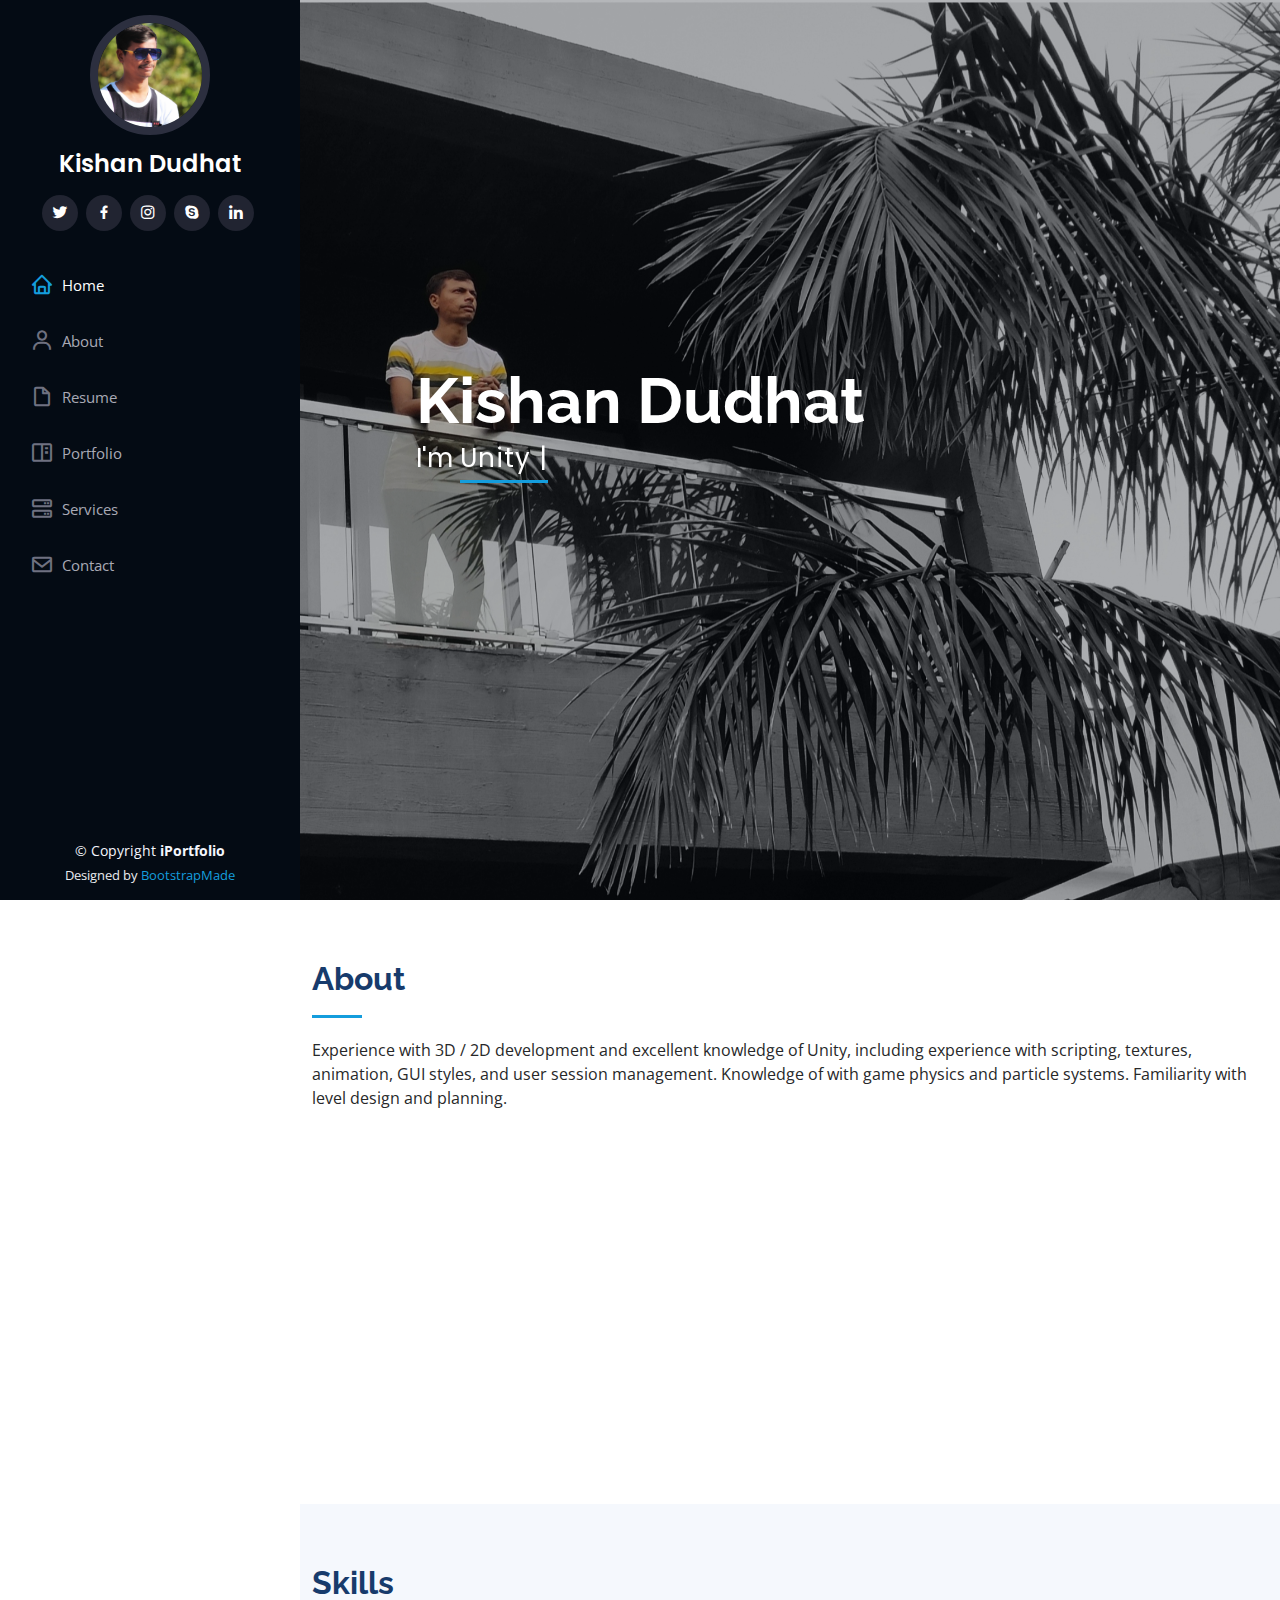
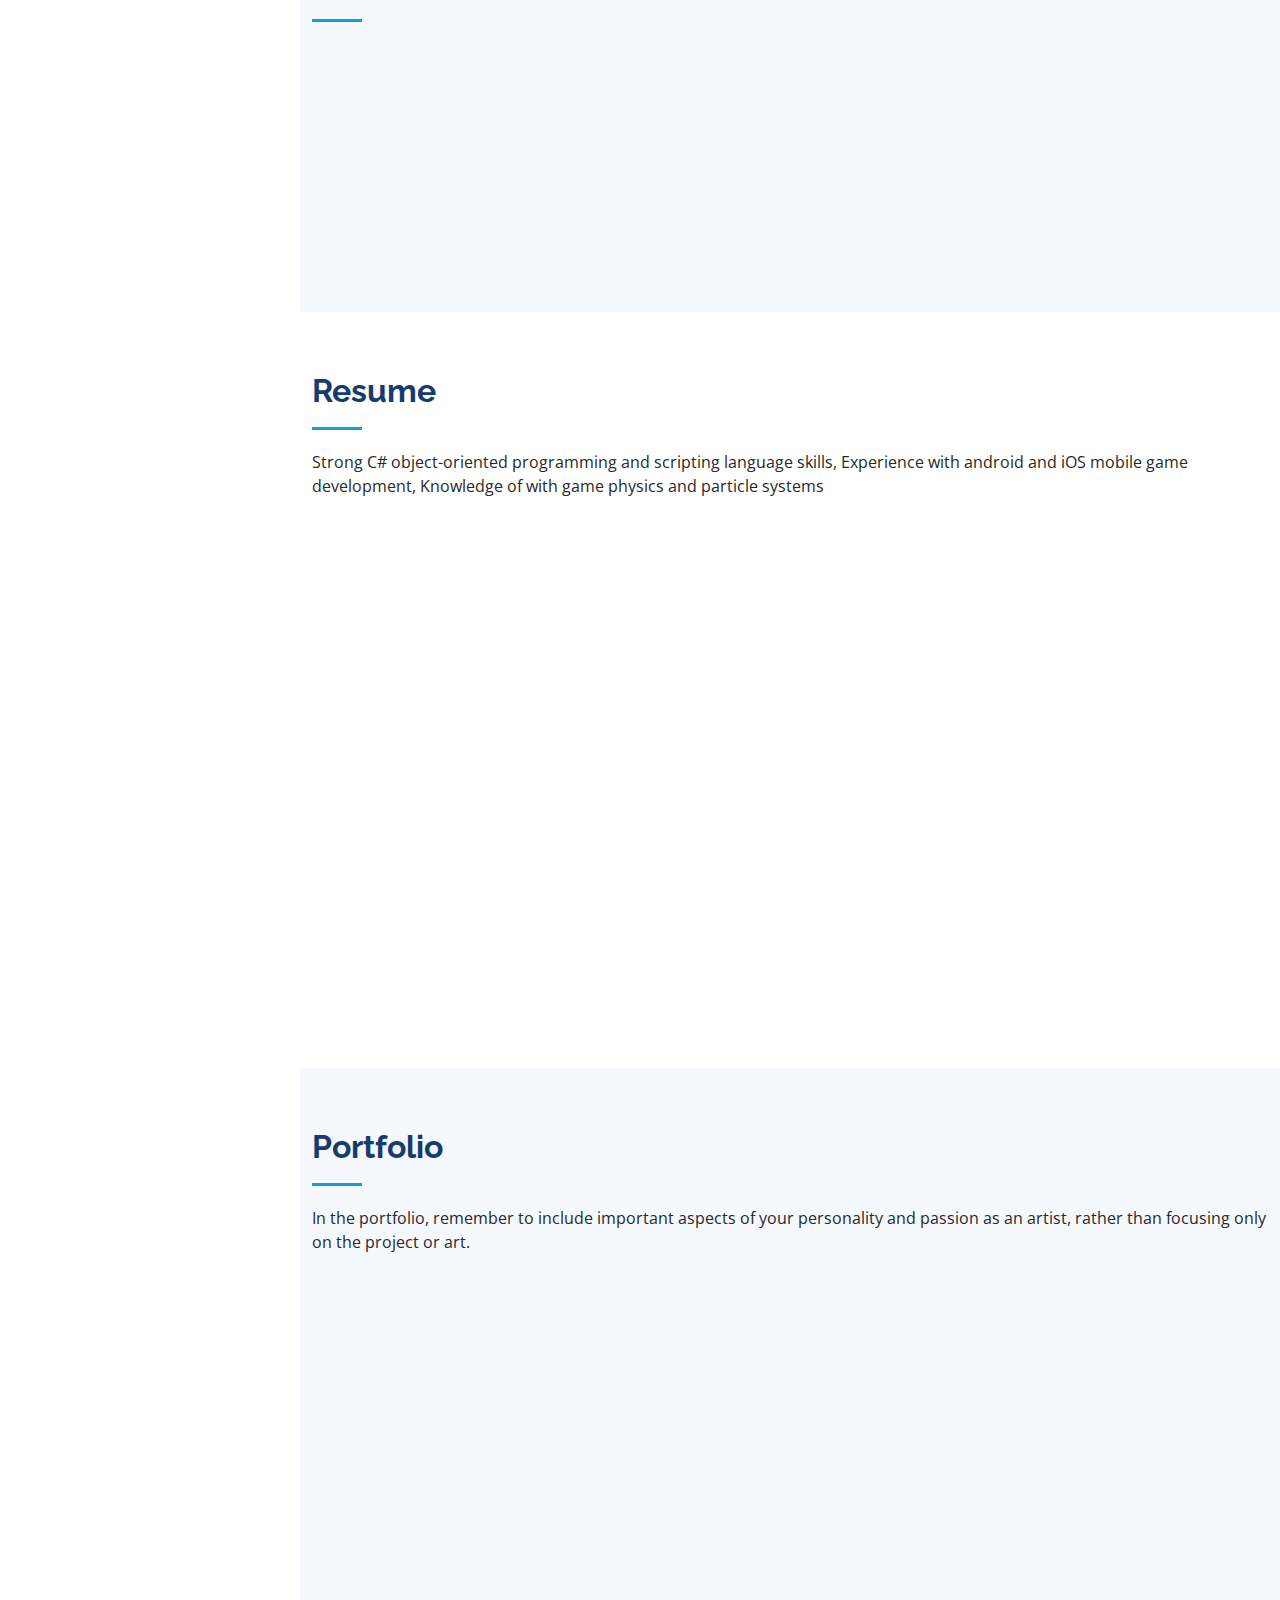
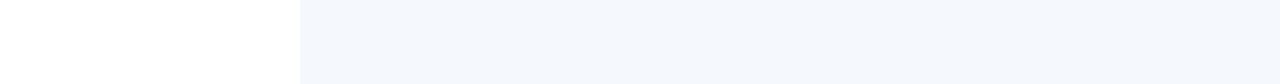
==== commit e8067a58: "deleete part" ====
--- a/index.html
+++ b/index.html
@@ -373,204 +373,7 @@
     </section><!-- End Portfolio Section -->
 
     <!-- ======= Services Section ======= -->
-    <section id="services" class="services">
-      <div class="container">
-
-        <div class="section-title">
-          <h2>Services</h2>
-          <p>Magnam dolores commodi suscipit. Necessitatibus eius consequatur ex aliquid fuga eum quidem. Sit sint consectetur velit. Quisquam quos quisquam cupiditate. Et nemo qui impedit suscipit alias ea. Quia fugiat sit in iste officiis commodi quidem hic quas.</p>
-        </div>
-
-        <div class="row">
-          <div class="col-lg-4 col-md-6 icon-box" data-aos="fade-up">
-            <div class="icon"><i class="bi bi-briefcase"></i></div>
-            <h4 class="title"><a href="">Lorem Ipsum</a></h4>
-            <p class="description">Voluptatum deleniti atque corrupti quos dolores et quas molestias excepturi sint occaecati cupiditate non provident</p>
-          </div>
-          <div class="col-lg-4 col-md-6 icon-box" data-aos="fade-up" data-aos-delay="100">
-            <div class="icon"><i class="bi bi-card-checklist"></i></div>
-            <h4 class="title"><a href="">Dolor Sitema</a></h4>
-            <p class="description">Minim veniam, quis nostrud exercitation ullamco laboris nisi ut aliquip ex ea commodo consequat tarad limino ata</p>
-          </div>
-          <div class="col-lg-4 col-md-6 icon-box" data-aos="fade-up" data-aos-delay="200">
-            <div class="icon"><i class="bi bi-bar-chart"></i></div>
-            <h4 class="title"><a href="">Sed ut perspiciatis</a></h4>
-            <p class="description">Duis aute irure dolor in reprehenderit in voluptate velit esse cillum dolore eu fugiat nulla pariatur</p>
-          </div>
-          <div class="col-lg-4 col-md-6 icon-box" data-aos="fade-up" data-aos-delay="300">
-            <div class="icon"><i class="bi bi-binoculars"></i></div>
-            <h4 class="title"><a href="">Magni Dolores</a></h4>
-            <p class="description">Excepteur sint occaecat cupidatat non proident, sunt in culpa qui officia deserunt mollit anim id est laborum</p>
-          </div>
-          <div class="col-lg-4 col-md-6 icon-box" data-aos="fade-up" data-aos-delay="400">
-            <div class="icon"><i class="bi bi-brightness-high"></i></div>
-            <h4 class="title"><a href="">Nemo Enim</a></h4>
-            <p class="description">At vero eos et accusamus et iusto odio dignissimos ducimus qui blanditiis praesentium voluptatum deleniti atque</p>
-          </div>
-          <div class="col-lg-4 col-md-6 icon-box" data-aos="fade-up" data-aos-delay="500">
-            <div class="icon"><i class="bi bi-calendar4-week"></i></div>
-            <h4 class="title"><a href="">Eiusmod Tempor</a></h4>
-            <p class="description">Et harum quidem rerum facilis est et expedita distinctio. Nam libero tempore, cum soluta nobis est eligendi</p>
-          </div>
-        </div>
-
-      </div>
-    </section><!-- End Services Section -->
-
-    <!-- ======= Testimonials Section ======= -->
-    <section id="testimonials" class="testimonials section-bg">
-      <div class="container">
-
-        <div class="section-title">
-          <h2>Testimonials</h2>
-          <p>Magnam dolores commodi suscipit. Necessitatibus eius consequatur ex aliquid fuga eum quidem. Sit sint consectetur velit. Quisquam quos quisquam cupiditate. Et nemo qui impedit suscipit alias ea. Quia fugiat sit in iste officiis commodi quidem hic quas.</p>
-        </div>
-
-        <div class="testimonials-slider swiper" data-aos="fade-up" data-aos-delay="100">
-          <div class="swiper-wrapper">
-
-            <div class="swiper-slide">
-              <div class="testimonial-item" data-aos="fade-up">
-                <p>
-                  <i class="bx bxs-quote-alt-left quote-icon-left"></i>
-                  Proin iaculis purus consequat sem cure digni ssim donec porttitora entum suscipit rhoncus. Accusantium quam, ultricies eget id, aliquam eget nibh et. Maecen aliquam, risus at semper.
-                  <i class="bx bxs-quote-alt-right quote-icon-right"></i>
-                </p>
-                <img src="assets/img/testimonials/testimonials-1.jpg" class="testimonial-img" alt="">
-                <h3>Saul Goodman</h3>
-                <h4>Ceo &amp; Founder</h4>
-              </div>
-            </div><!-- End testimonial item -->
-
-            <div class="swiper-slide">
-              <div class="testimonial-item" data-aos="fade-up" data-aos-delay="100">
-                <p>
-                  <i class="bx bxs-quote-alt-left quote-icon-left"></i>
-                  Export tempor illum tamen malis malis eram quae irure esse labore quem cillum quid cillum eram malis quorum velit fore eram velit sunt aliqua noster fugiat irure amet legam anim culpa.
-                  <i class="bx bxs-quote-alt-right quote-icon-right"></i>
-                </p>
-                <img src="assets/img/testimonials/testimonials-2.jpg" class="testimonial-img" alt="">
-                <h3>Sara Wilsson</h3>
-                <h4>Designer</h4>
-              </div>
-            </div><!-- End testimonial item -->
-
-            <div class="swiper-slide">
-              <div class="testimonial-item" data-aos="fade-up" data-aos-delay="200">
-                <p>
-                  <i class="bx bxs-quote-alt-left quote-icon-left"></i>
-                  Enim nisi quem export duis labore cillum quae magna enim sint quorum nulla quem veniam duis minim tempor labore quem eram duis noster aute amet eram fore quis sint minim.
-                  <i class="bx bxs-quote-alt-right quote-icon-right"></i>
-                </p>
-                <img src="assets/img/testimonials/testimonials-3.jpg" class="testimonial-img" alt="">
-                <h3>Jena Karlis</h3>
-                <h4>Store Owner</h4>
-              </div>
-            </div><!-- End testimonial item -->
-
-            <div class="swiper-slide">
-              <div class="testimonial-item" data-aos="fade-up" data-aos-delay="300">
-                <p>
-                  <i class="bx bxs-quote-alt-left quote-icon-left"></i>
-                  Fugiat enim eram quae cillum dolore dolor amet nulla culpa multos export minim fugiat minim velit minim dolor enim duis veniam ipsum anim magna sunt elit fore quem dolore labore illum veniam.
-                  <i class="bx bxs-quote-alt-right quote-icon-right"></i>
-                </p>
-                <img src="assets/img/testimonials/testimonials-4.jpg" class="testimonial-img" alt="">
-                <h3>Matt Brandon</h3>
-                <h4>Freelancer</h4>
-              </div>
-            </div><!-- End testimonial item -->
-
-            <div class="swiper-slide">
-              <div class="testimonial-item" data-aos="fade-up" data-aos-delay="400">
-                <p>
-                  <i class="bx bxs-quote-alt-left quote-icon-left"></i>
-                  Quis quorum aliqua sint quem legam fore sunt eram irure aliqua veniam tempor noster veniam enim culpa labore duis sunt culpa nulla illum cillum fugiat legam esse veniam culpa fore nisi cillum quid.
-                  <i class="bx bxs-quote-alt-right quote-icon-right"></i>
-                </p>
-                <img src="assets/img/testimonials/testimonials-5.jpg" class="testimonial-img" alt="">
-                <h3>John Larson</h3>
-                <h4>Entrepreneur</h4>
-              </div>
-            </div><!-- End testimonial item -->
-
-          </div>
-          <div class="swiper-pagination"></div>
-        </div>
-
-      </div>
-    </section><!-- End Testimonials Section -->
-
-    <!-- ======= Contact Section ======= -->
-    <section id="contact" class="contact">
-      <div class="container">
-
-        <div class="section-title">
-          <h2>Contact</h2>
-          <p>Magnam dolores commodi suscipit. Necessitatibus eius consequatur ex aliquid fuga eum quidem. Sit sint consectetur velit. Quisquam quos quisquam cupiditate. Et nemo qui impedit suscipit alias ea. Quia fugiat sit in iste officiis commodi quidem hic quas.</p>
-        </div>
-
-        <div class="row" data-aos="fade-in">
-
-          <div class="col-lg-5 d-flex align-items-stretch">
-            <div class="info">
-              <div class="address">
-                <i class="bi bi-geo-alt"></i>
-                <h4>Location:</h4>
-                <p>A108 Adam Street, New York, NY 535022</p>
-              </div>
-
-              <div class="email">
-                <i class="bi bi-envelope"></i>
-                <h4>Email:</h4>
-                <p>info@example.com</p>
-              </div>
-
-              <div class="phone">
-                <i class="bi bi-phone"></i>
-                <h4>Call:</h4>
-                <p>+1 5589 55488 55s</p>
-              </div>
-
-              <iframe src="https://www.google.com/maps/embed?pb=!1m14!1m8!1m3!1d12097.433213460943!2d-74.0062269!3d40.7101282!3m2!1i1024!2i768!4f13.1!3m3!1m2!1s0x0%3A0xb89d1fe6bc499443!2sDowntown+Conference+Center!5e0!3m2!1smk!2sbg!4v1539943755621" frameborder="0" style="border:0; width: 100%; height: 290px;" allowfullscreen></iframe>
-            </div>
-
-          </div>
-
-          <div class="col-lg-7 mt-5 mt-lg-0 d-flex align-items-stretch">
-            <form action="forms/contact.php" method="post" role="form" class="php-email-form">
-              <div class="row">
-                <div class="form-group col-md-6">
-                  <label for="name">Your Name</label>
-                  <input type="text" name="name" class="form-control" id="name" required>
-                </div>
-                <div class="form-group col-md-6">
-                  <label for="name">Your Email</label>
-                  <input type="email" class="form-control" name="email" id="email" required>
-                </div>
-              </div>
-              <div class="form-group">
-                <label for="name">Subject</label>
-                <input type="text" class="form-control" name="subject" id="subject" required>
-              </div>
-              <div class="form-group">
-                <label for="name">Message</label>
-                <textarea class="form-control" name="message" rows="10" required></textarea>
-              </div>
-              <div class="my-3">
-                <div class="loading">Loading</div>
-                <div class="error-message"></div>
-                <div class="sent-message">Your message has been sent. Thank you!</div>
-              </div>
-              <div class="text-center"><button type="submit">Send Message</button></div>
-            </form>
-          </div>
-
-        </div>
-
-      </div>
-    </section><!-- End Contact Section -->
-
+   
   </main><!-- End #main -->
 
   <!-- ======= Footer ======= -->
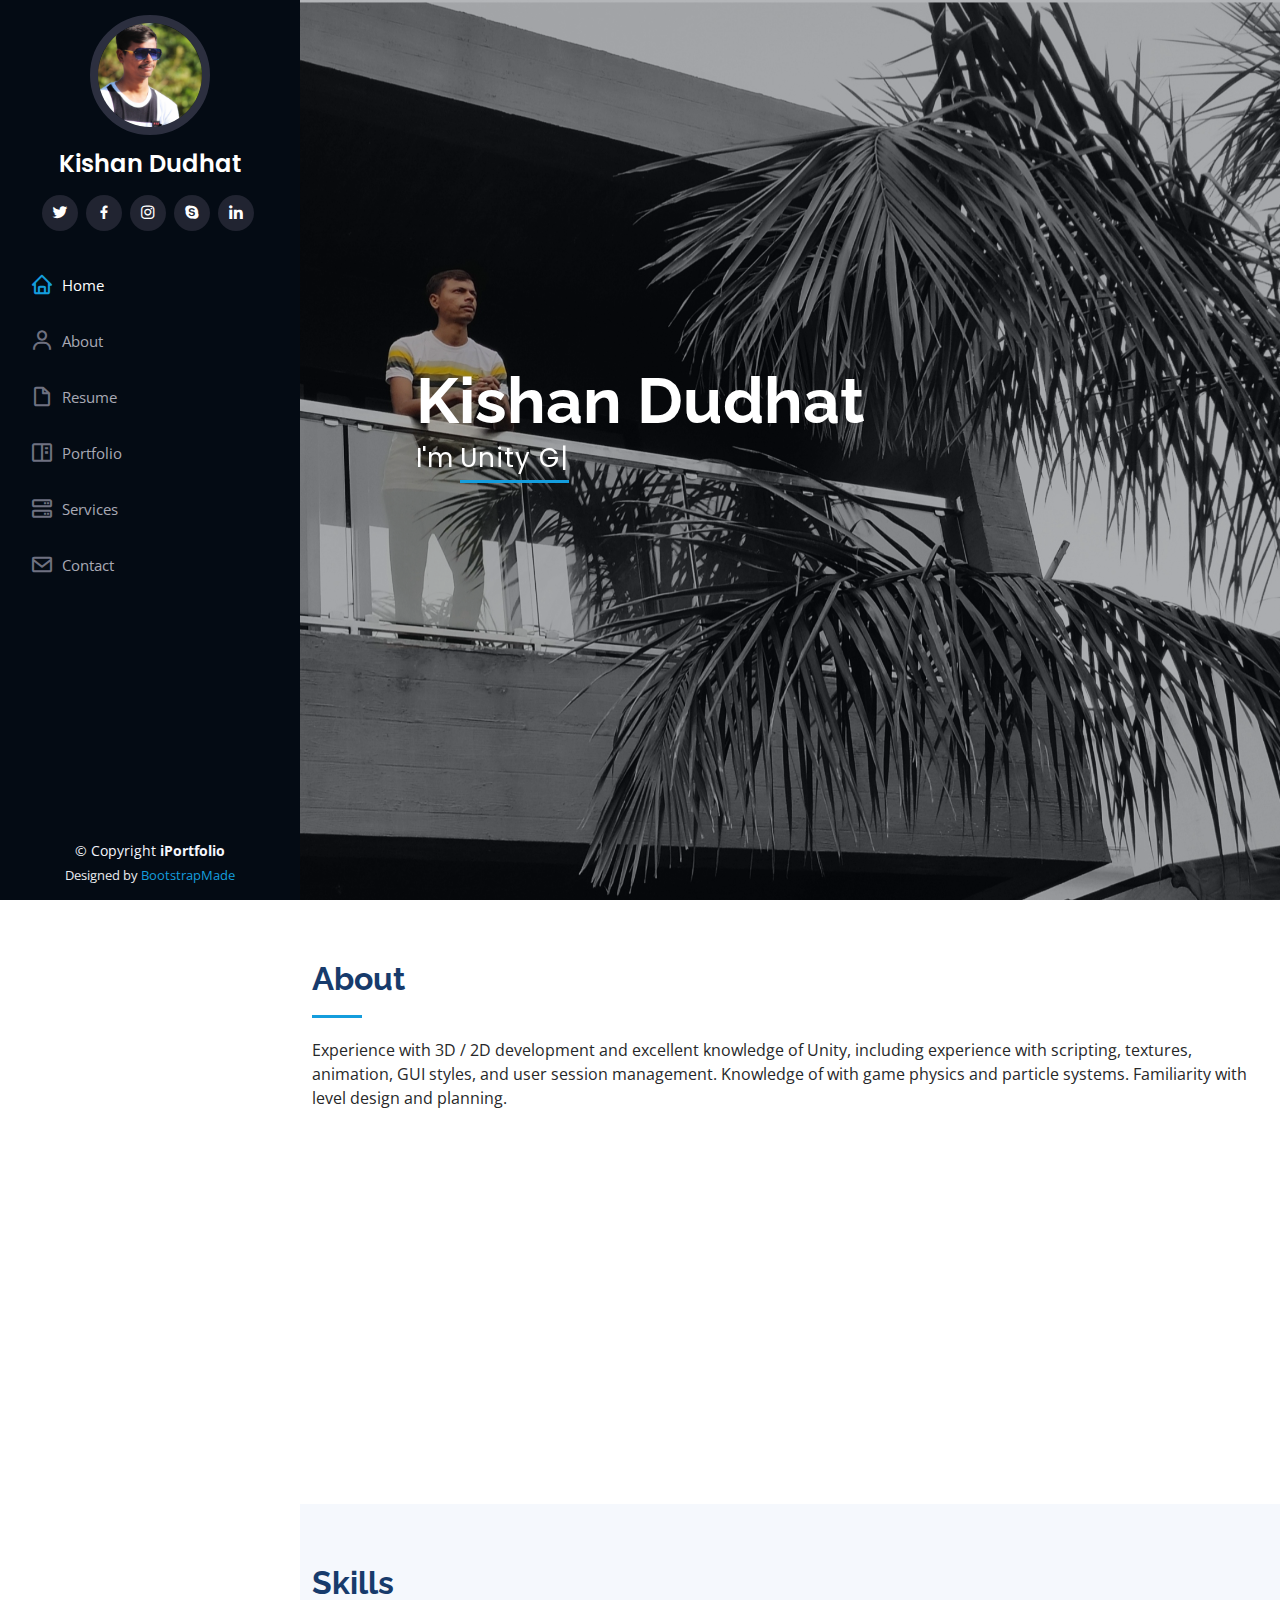
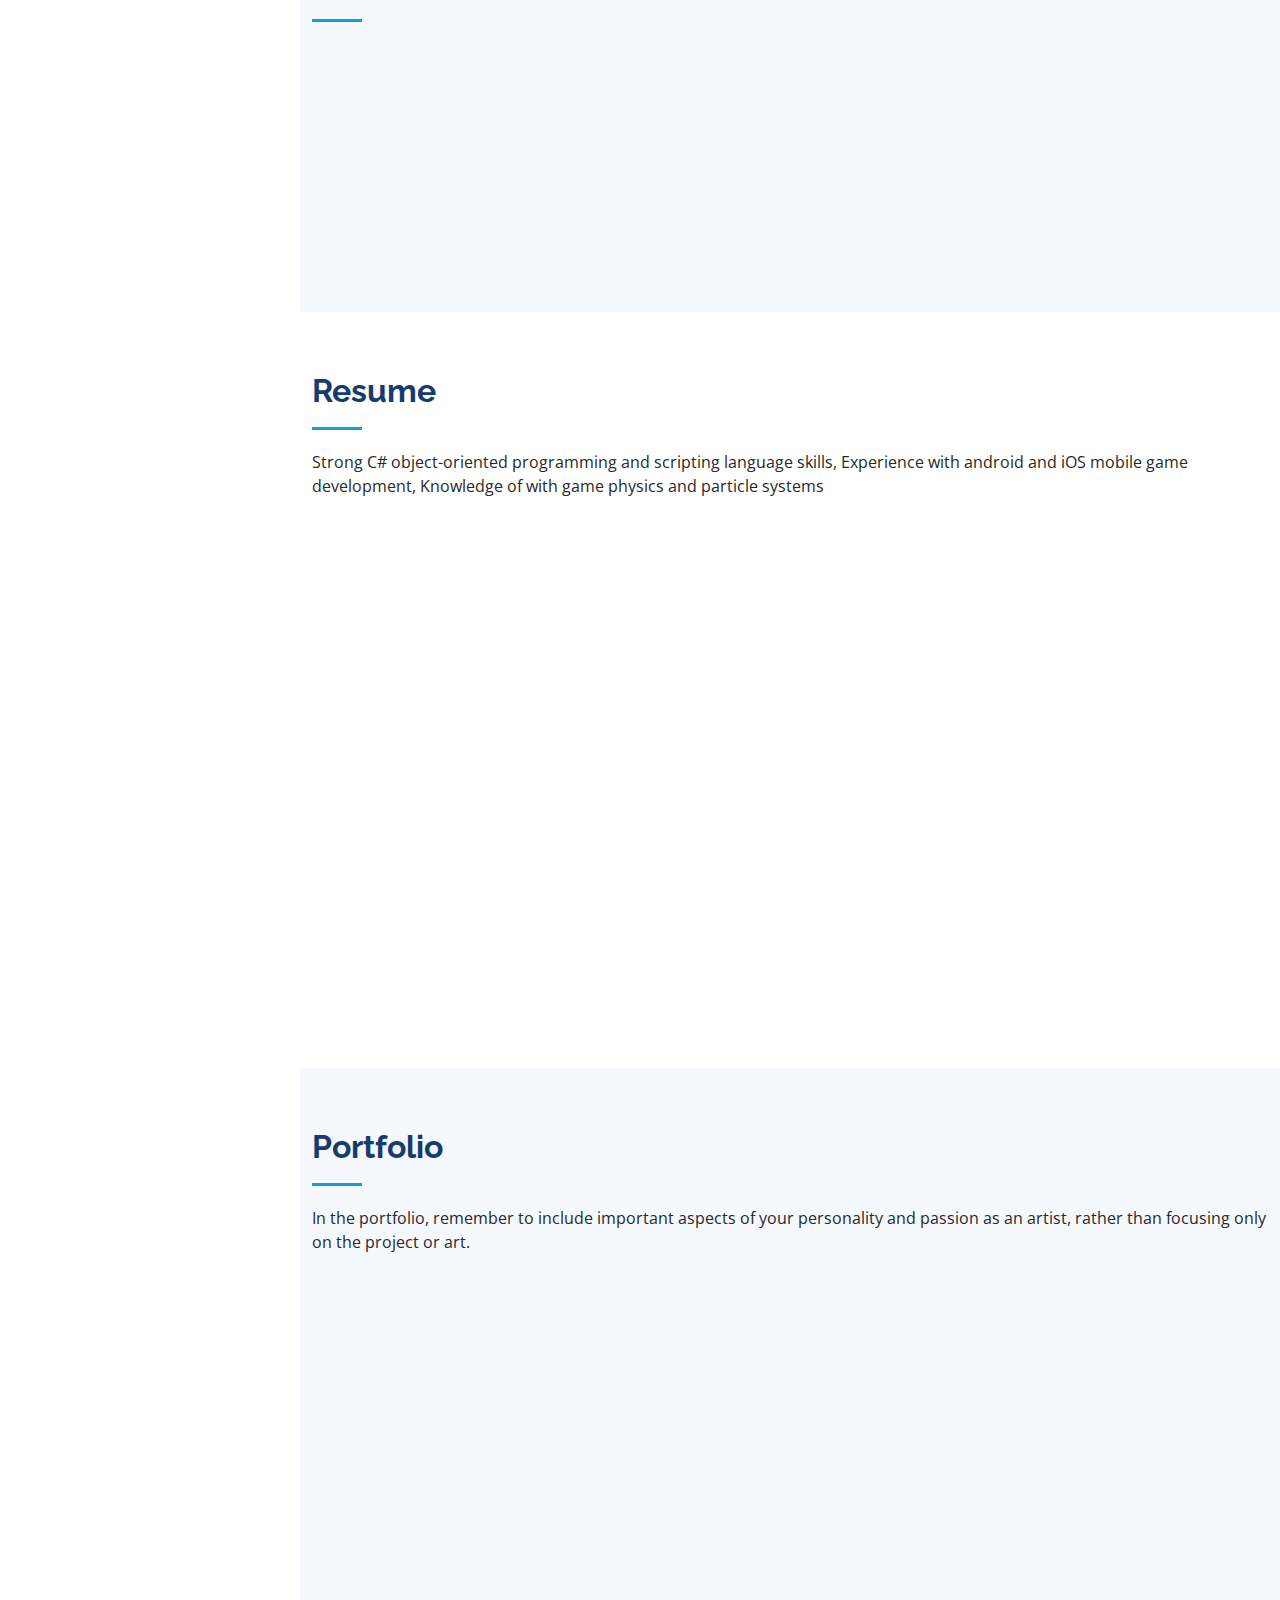
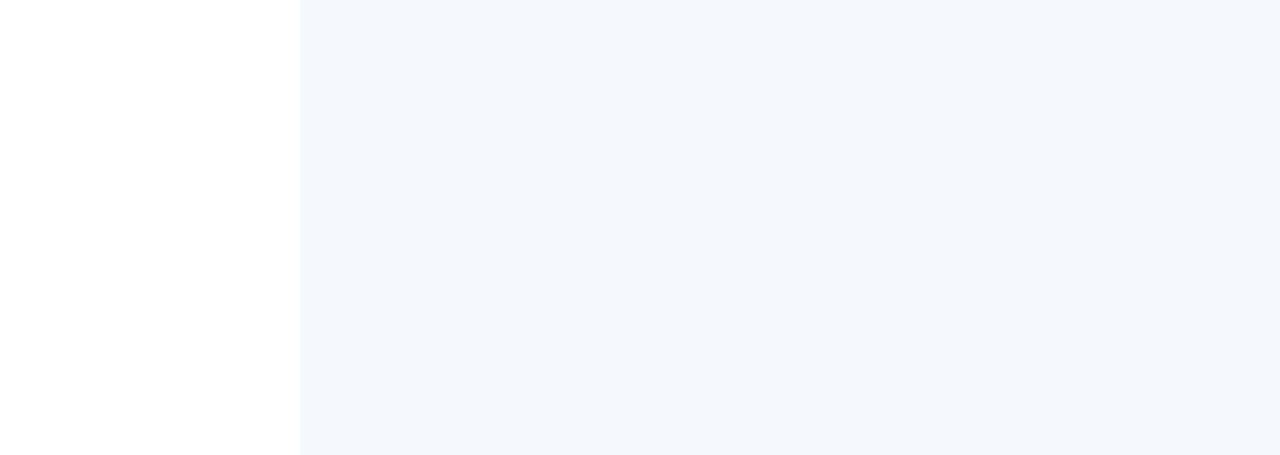
==== commit 0aa1b9a8: "add total 12 gmaes" ====
--- a/index.html
+++ b/index.html
@@ -366,6 +366,16 @@
               </div>
             </div>
           </div>
+           <div class="col-lg-4 col-md-6 portfolio-item filter-web">
+            <div class="portfolio-wrap">
+              <img src="assets/img/portfolio/p12.png" class="img-fluid" alt="">
+              <div class="portfolio-links">
+                <a href="assets/img/portfolio/p12.png" data-gallery="portfolioGallery" class="portfolio-lightbox" title="Mice Trap"><i class="bx bx-plus"></i></a>
+                <a href="https://play.google.com/store/apps/details?id=com.gameworld.micetrap" title="More Details"><i class="bx bx-link"></i></a>
+              </div>
+            </div>
+          </div>
+          
           
         </div>
 
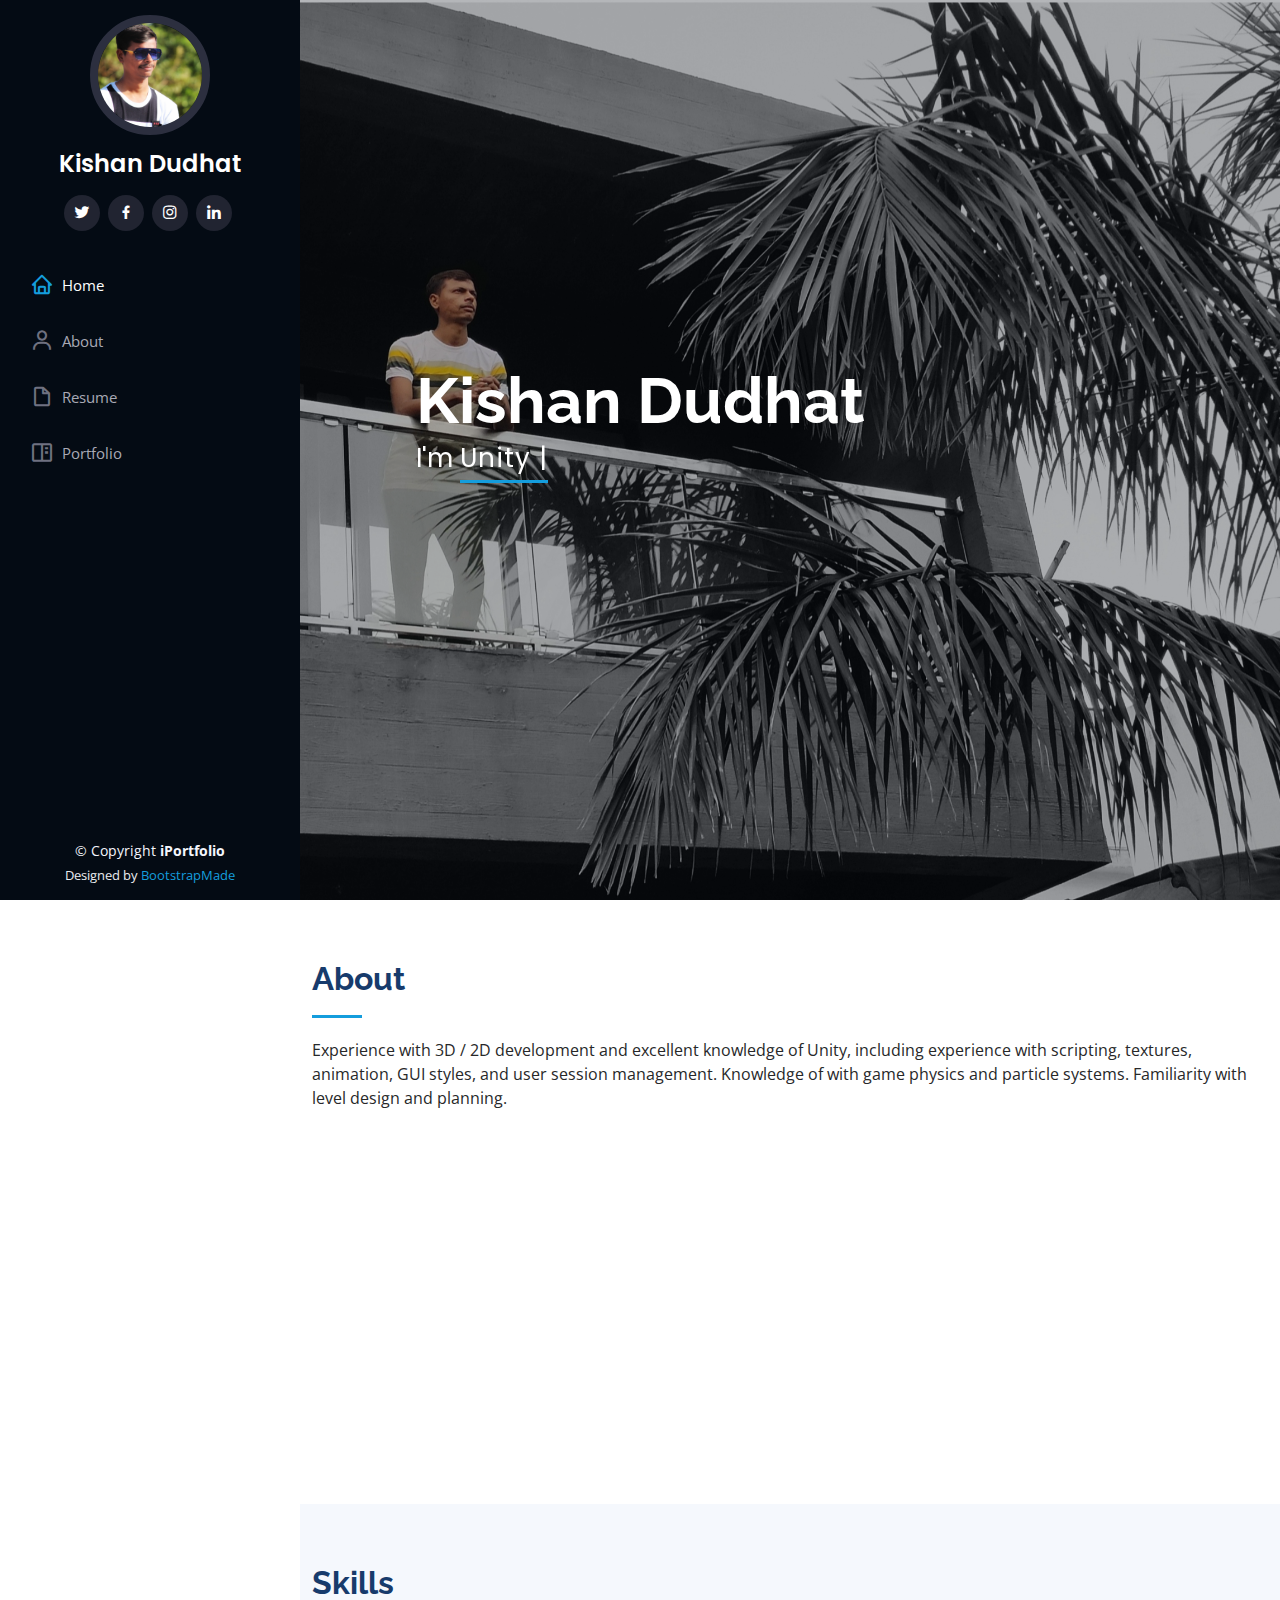
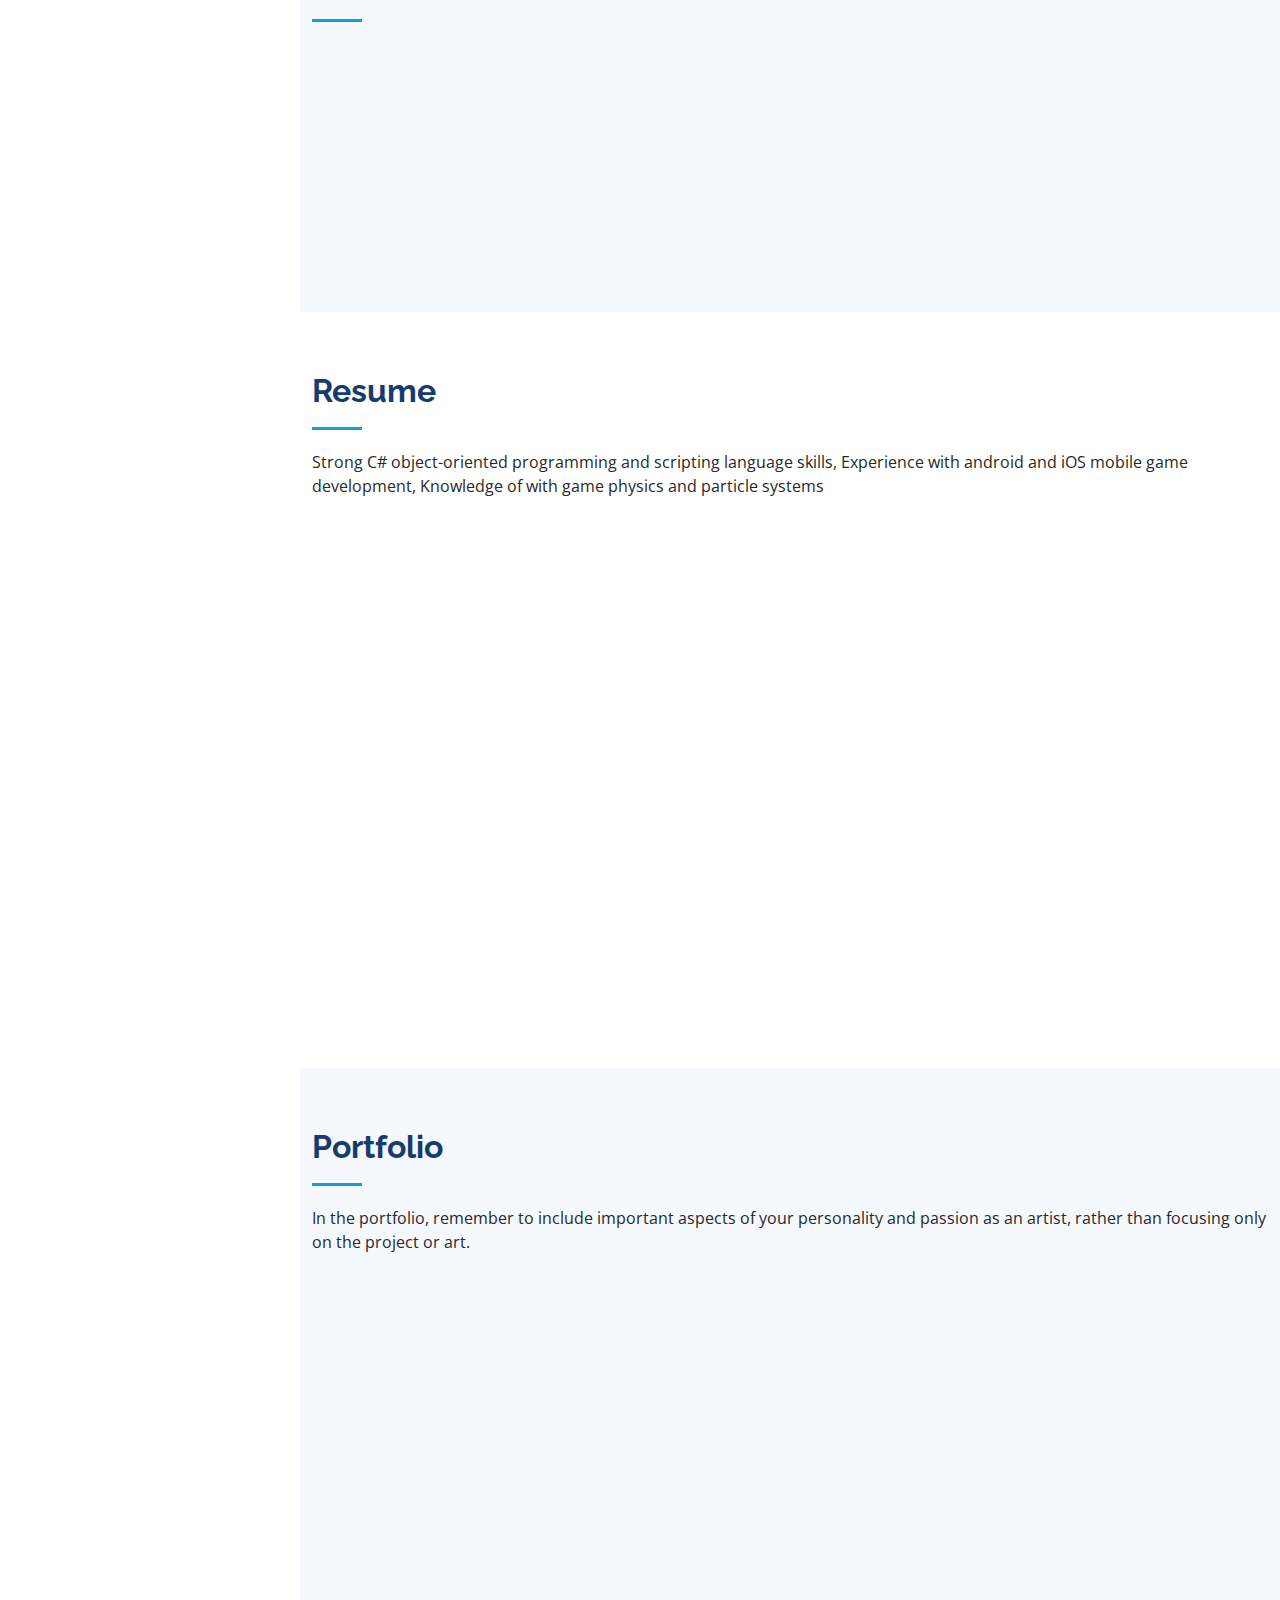
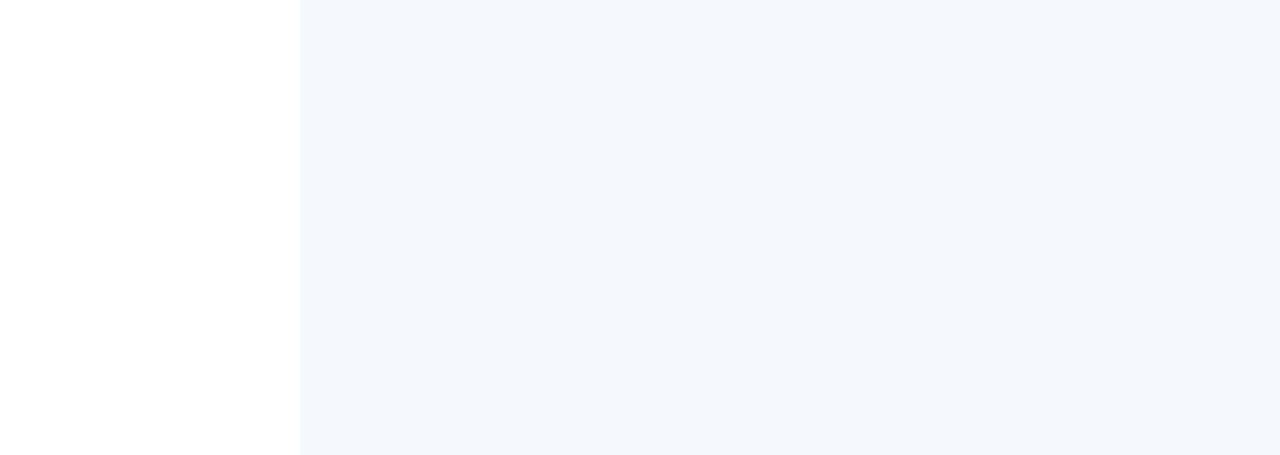
==== commit dd64f092: "add social media" ====
--- a/index.html
+++ b/index.html
@@ -48,11 +48,10 @@
         <img src="assets/img/profile-icon.jpg" alt="" class="img-fluid rounded-circle">
         <h1 class="text-light"><a href="index.html">Kishan Dudhat</a></h1>
         <div class="social-links mt-3 text-center">
-          <a href="#" class="twitter"><i class="bx bxl-twitter"></i></a>
-          <a href="#" class="facebook"><i class="bx bxl-facebook"></i></a>
-          <a href="#" class="instagram"><i class="bx bxl-instagram"></i></a>
-          <a href="#" class="google-plus"><i class="bx bxl-skype"></i></a>
-          <a href="#" class="linkedin"><i class="bx bxl-linkedin"></i></a>
+          <a href="https://twitter.com/KishanDudhat17?t=JoX3xaLog3vSb3L66ScawA&s=09" class="twitter"><i class="bx bxl-twitter"></i></a>
+          <a href=https://www.facebook.com/kishan.dudhat.50"" class="facebook"><i class="bx bxl-facebook"></i></a>
+          <a href="https://instagram.com/radhe.17?utm_medium=copy_link" class="instagram"><i class="bx bxl-instagram"></i></a>
+          <a href="https://www.linkedin.com/in/dudhat-kishan-08a84b190" class="linkedin"><i class="bx bxl-linkedin"></i></a>
         </div>
       </div>
 
@@ -62,8 +61,7 @@
           <li><a href="#about" class="nav-link scrollto"><i class="bx bx-user"></i> <span>About</span></a></li>
           <li><a href="#resume" class="nav-link scrollto"><i class="bx bx-file-blank"></i> <span>Resume</span></a></li>
           <li><a href="#portfolio" class="nav-link scrollto"><i class="bx bx-book-content"></i> <span>Portfolio</span></a></li>
-          <li><a href="#services" class="nav-link scrollto"><i class="bx bx-server"></i> <span>Services</span></a></li>
-          <li><a href="#contact" class="nav-link scrollto"><i class="bx bx-envelope"></i> <span>Contact</span></a></li>
+          
         </ul>
       </nav><!-- .nav-menu -->
     </div>
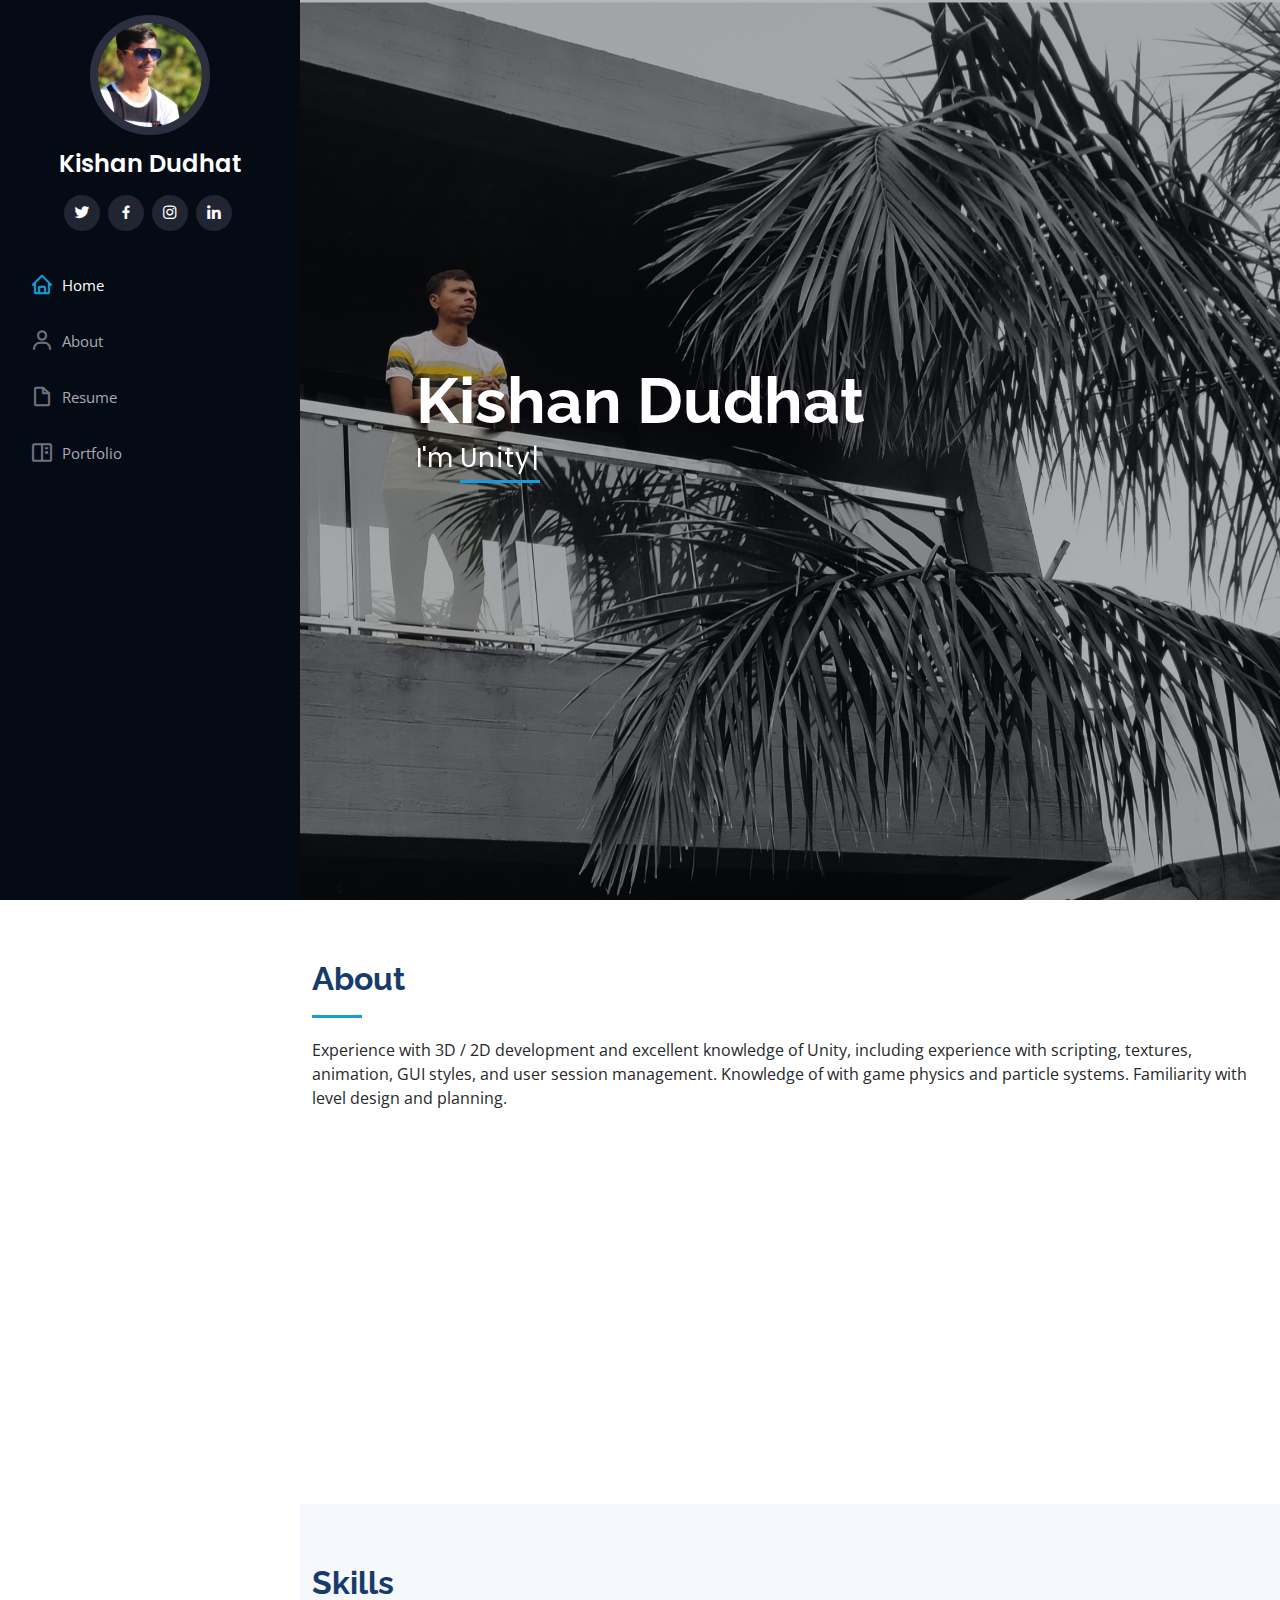
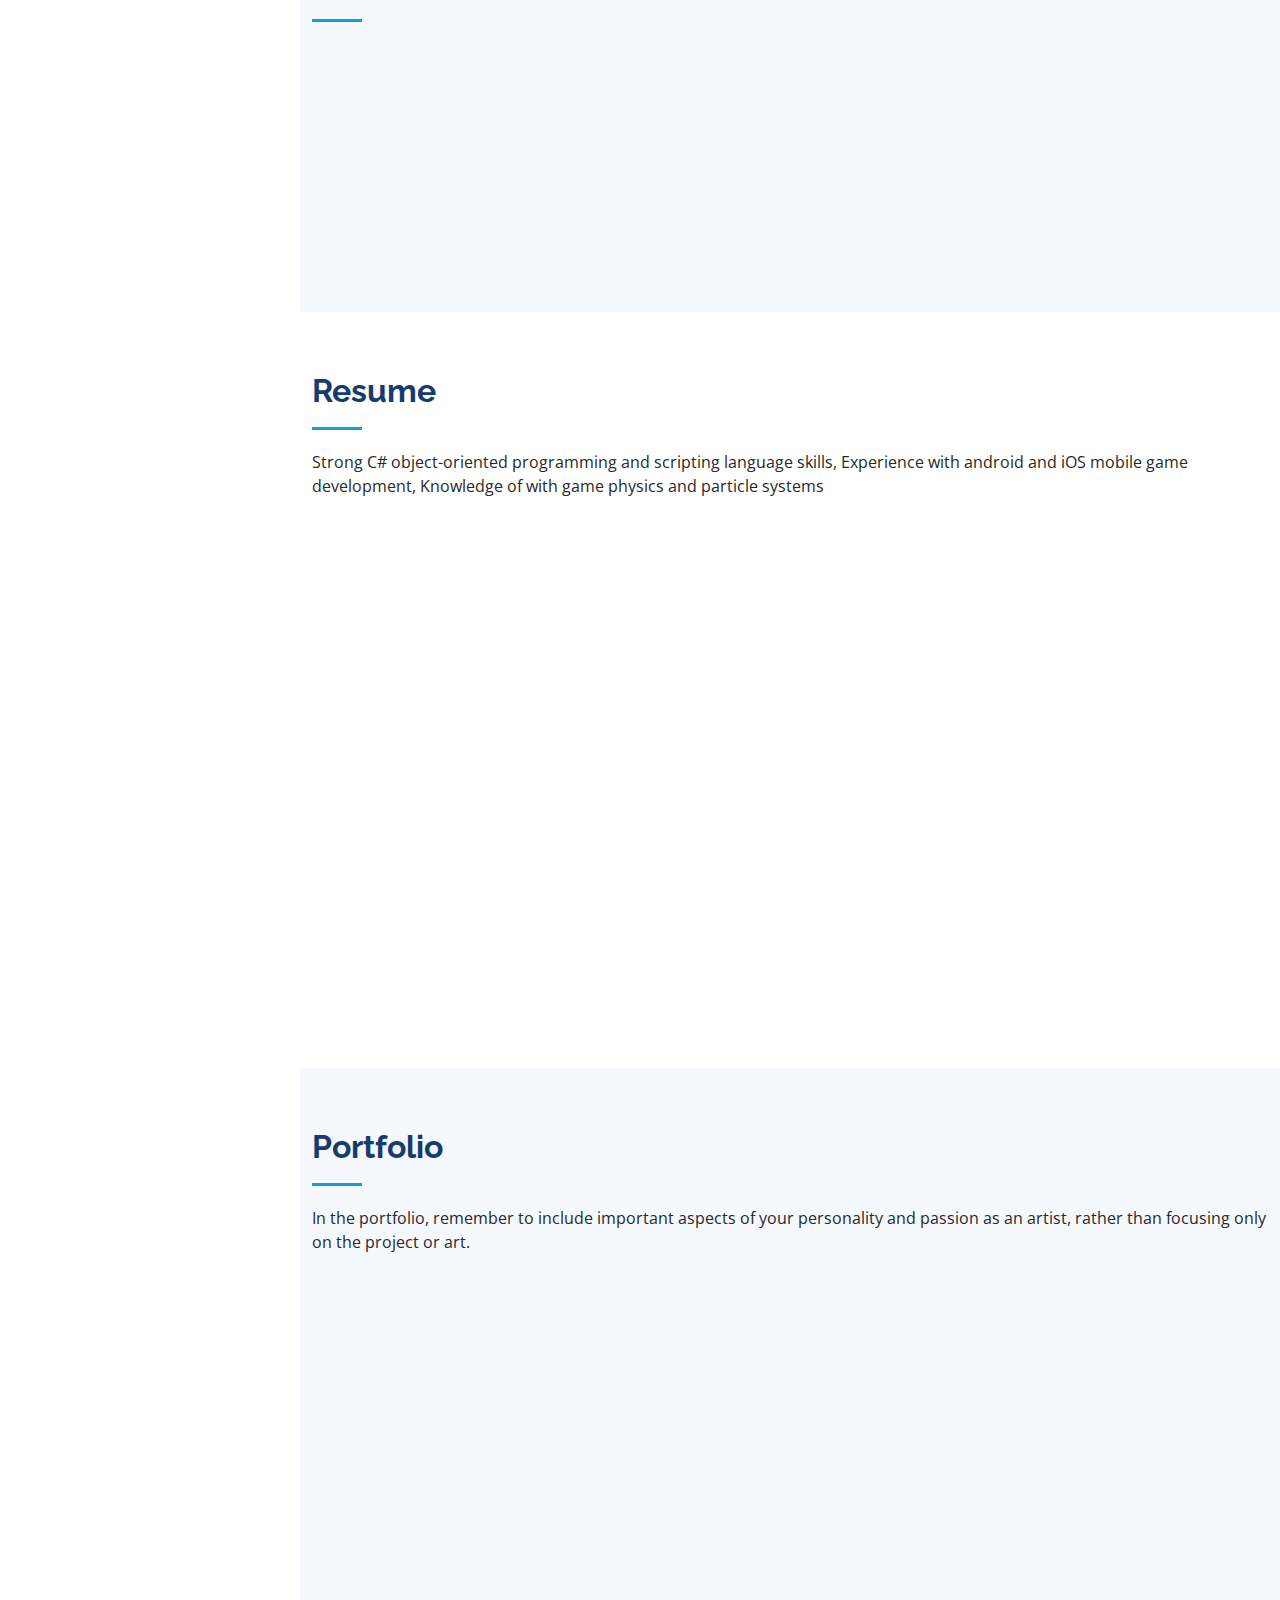
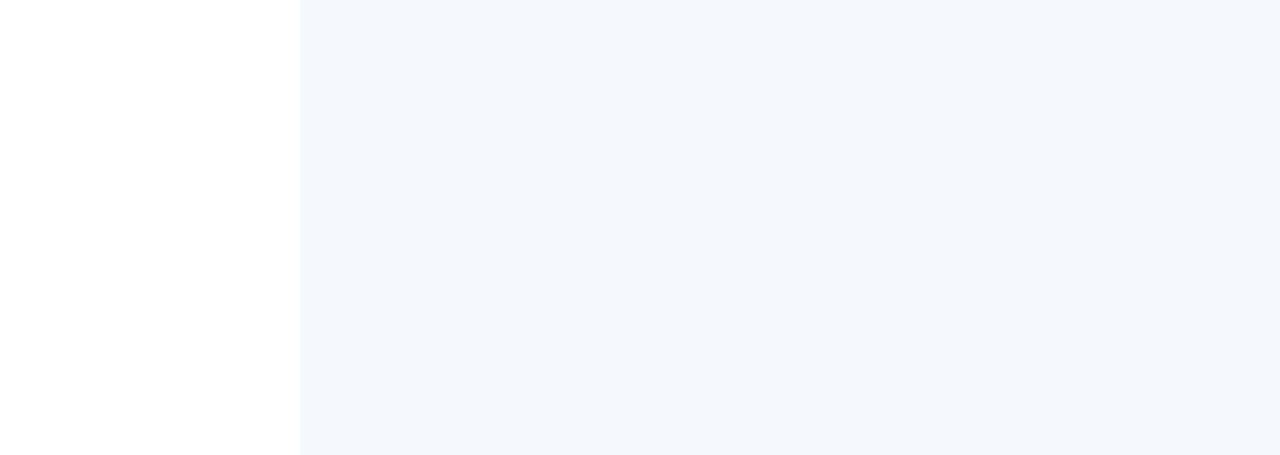
==== commit 0b8b3fa5: "remove copyright" ====
--- a/index.html
+++ b/index.html
@@ -388,15 +388,14 @@
   <footer id="footer">
     <div class="container">
       <div class="copyright">
-        &copy; Copyright <strong><span>iPortfolio</span></strong>
+       </span></strong>
       </div>
       <div class="credits">
         <!-- All the links in the footer should remain intact. -->
         <!-- You can delete the links only if you purchased the pro version. -->
         <!-- Licensing information: https://bootstrapmade.com/license/ -->
         <!-- Purchase the pro version with working PHP/AJAX contact form: https://bootstrapmade.com/iportfolio-bootstrap-portfolio-websites-template/ -->
-        Designed by <a href="https://bootstrapmade.com/">BootstrapMade</a>
-      </div>
+             </div>
     </div>
   </footer><!-- End  Footer -->
 
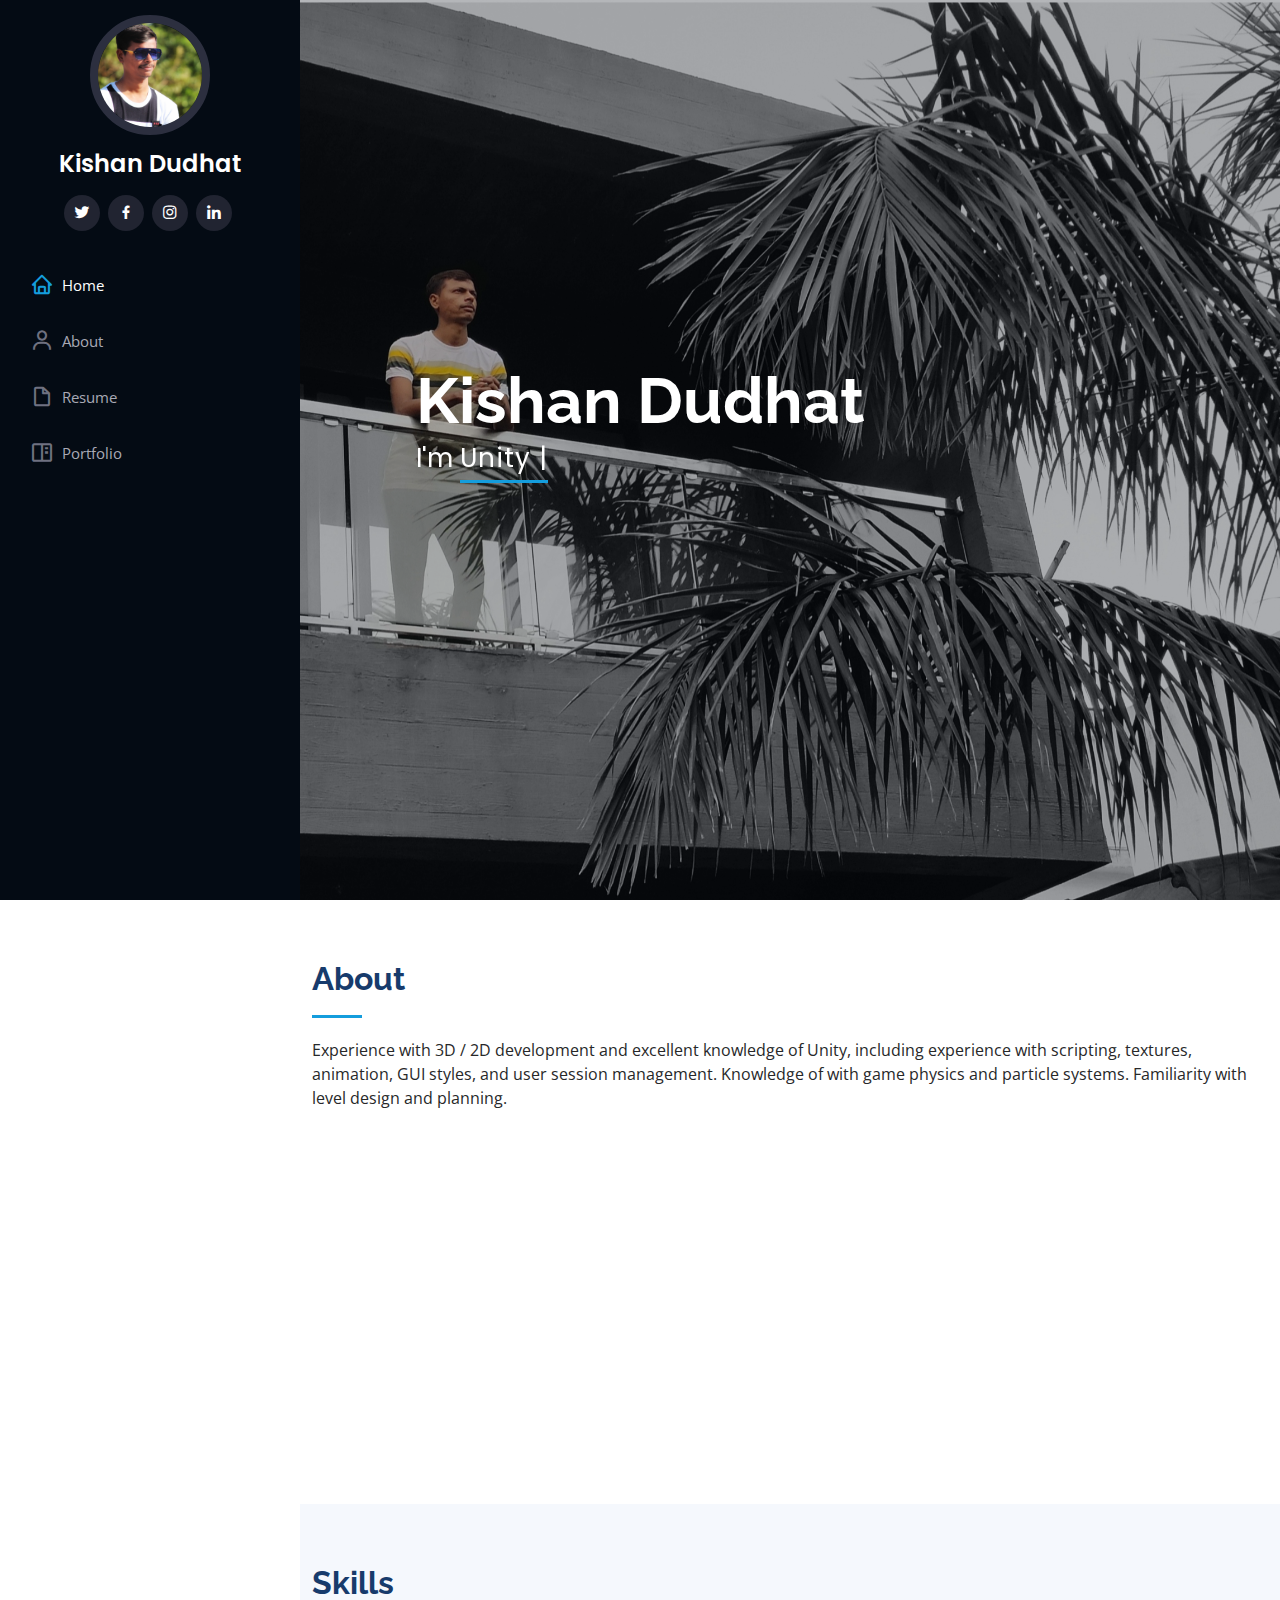
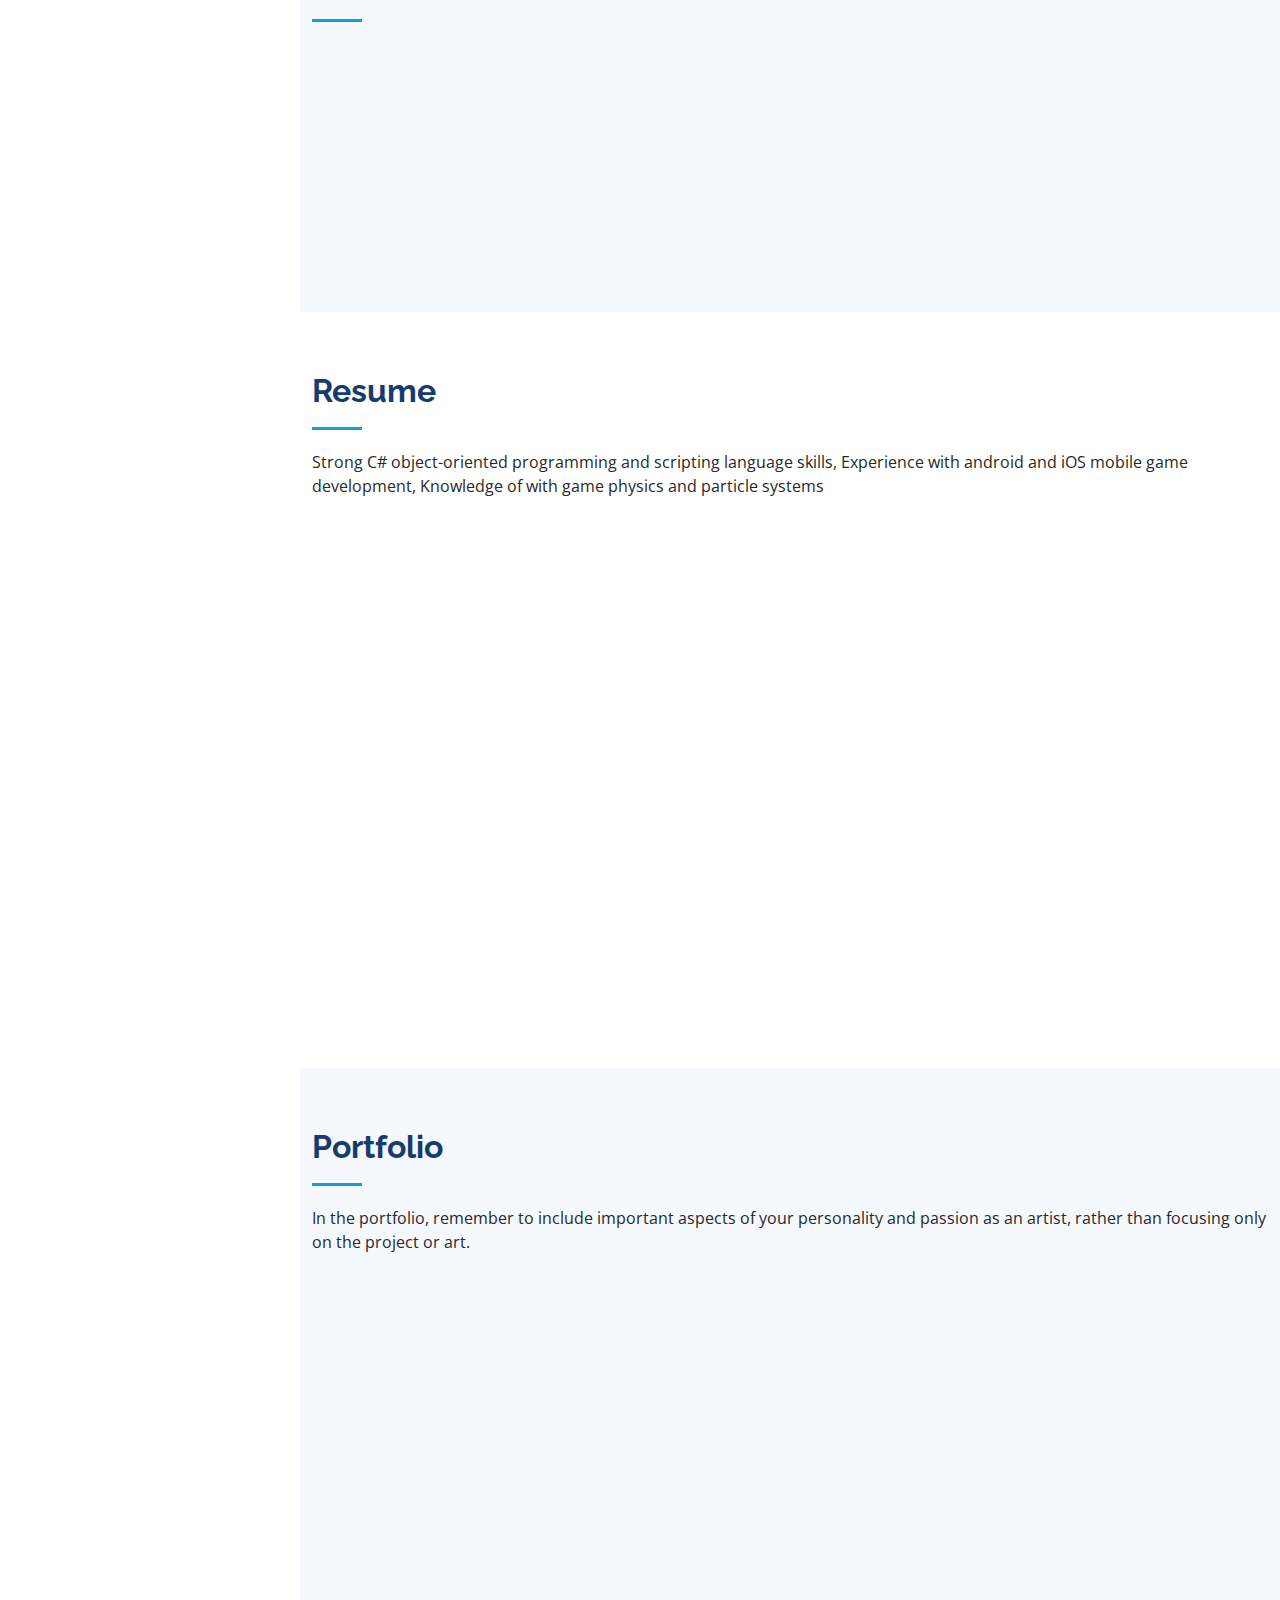
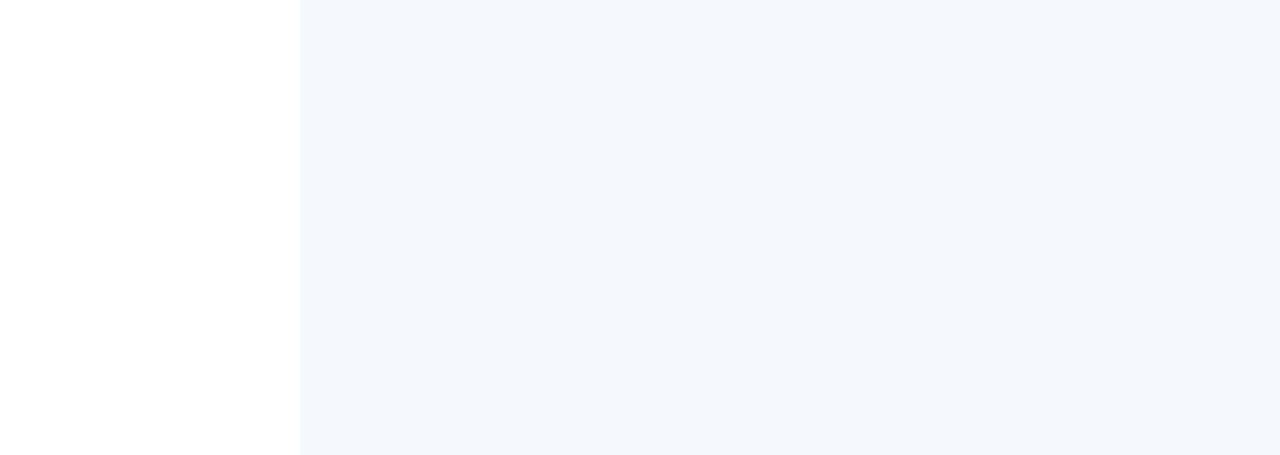
==== commit 2382a65b: "change universicty spe" ====
--- a/index.html
+++ b/index.html
@@ -223,7 +223,7 @@
             <div class="resume-item">
               <h4>Bachelor of Computer Applications</h4>
               <h5>2015 - 2017</h5>
-              <p><em>Saurath University</em></p>
+              <p><em>Saurashtra University</em></p>
      
             </div>
             </div>
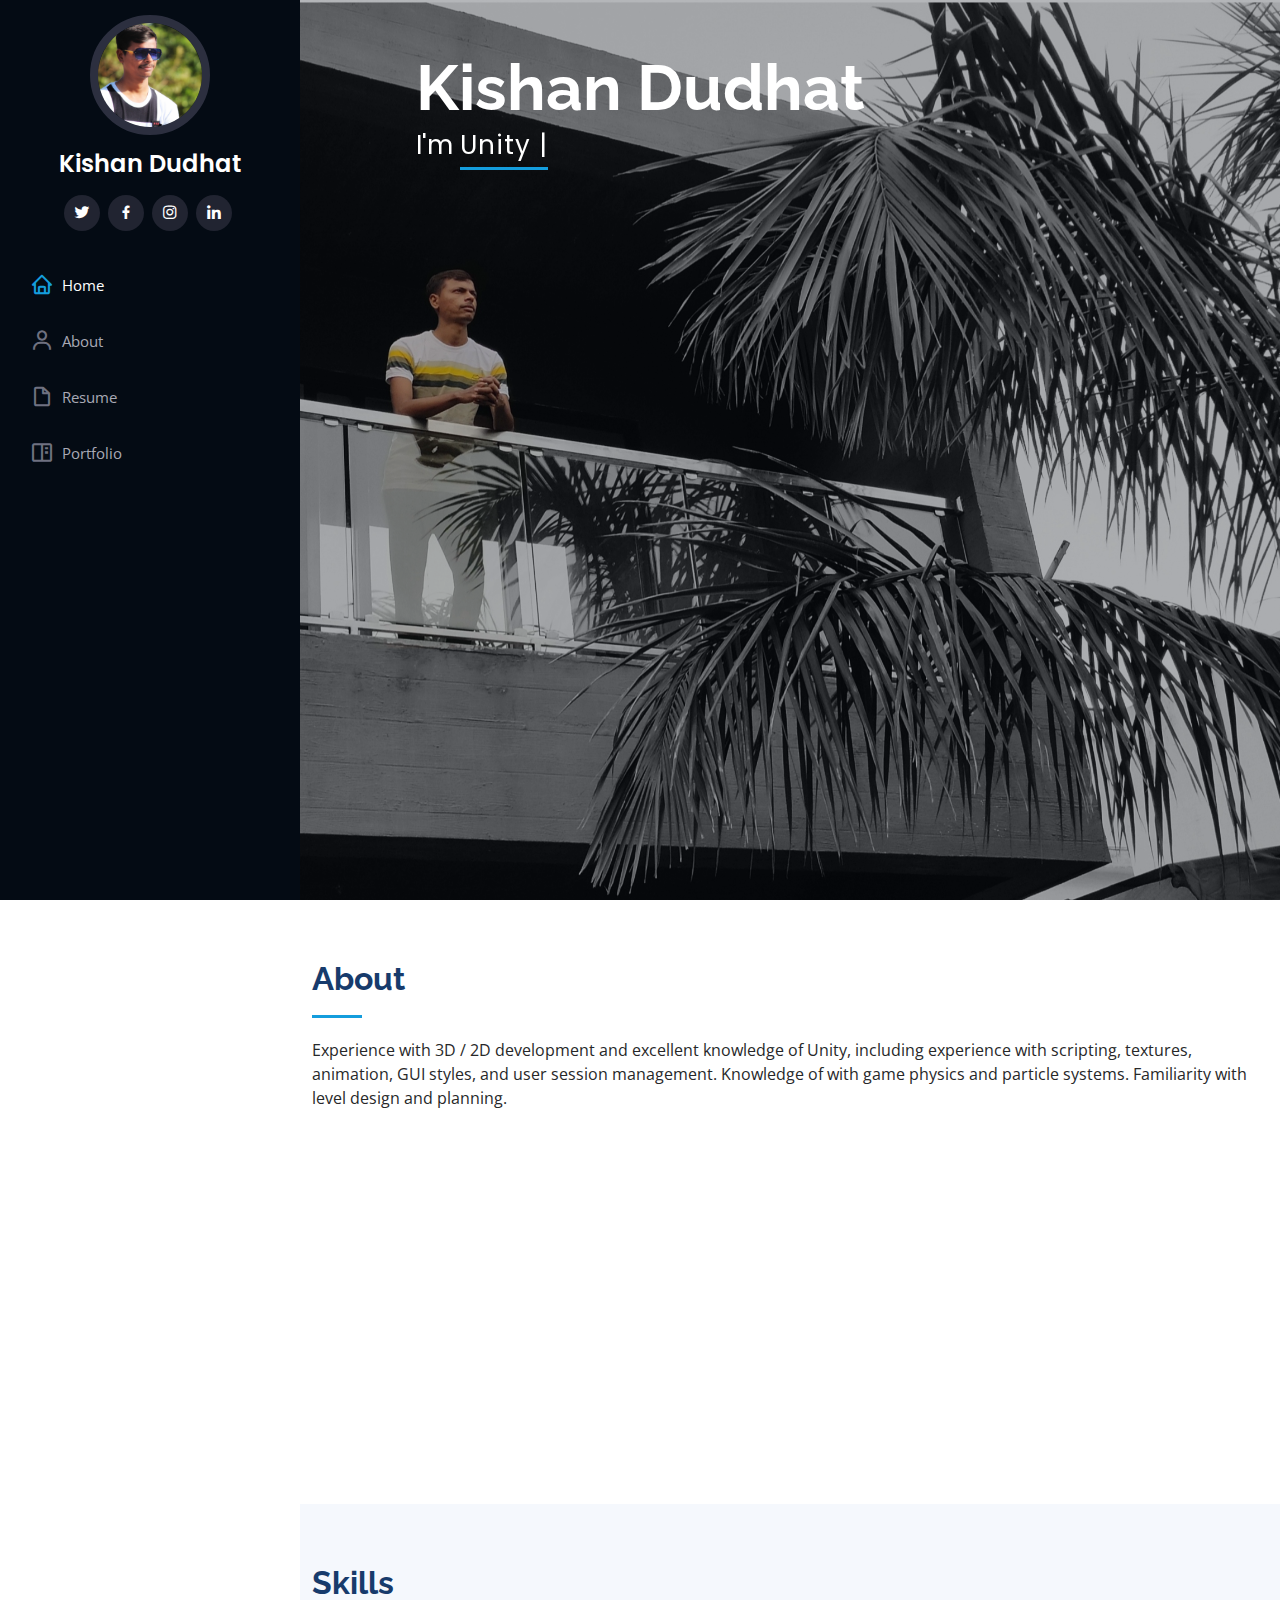
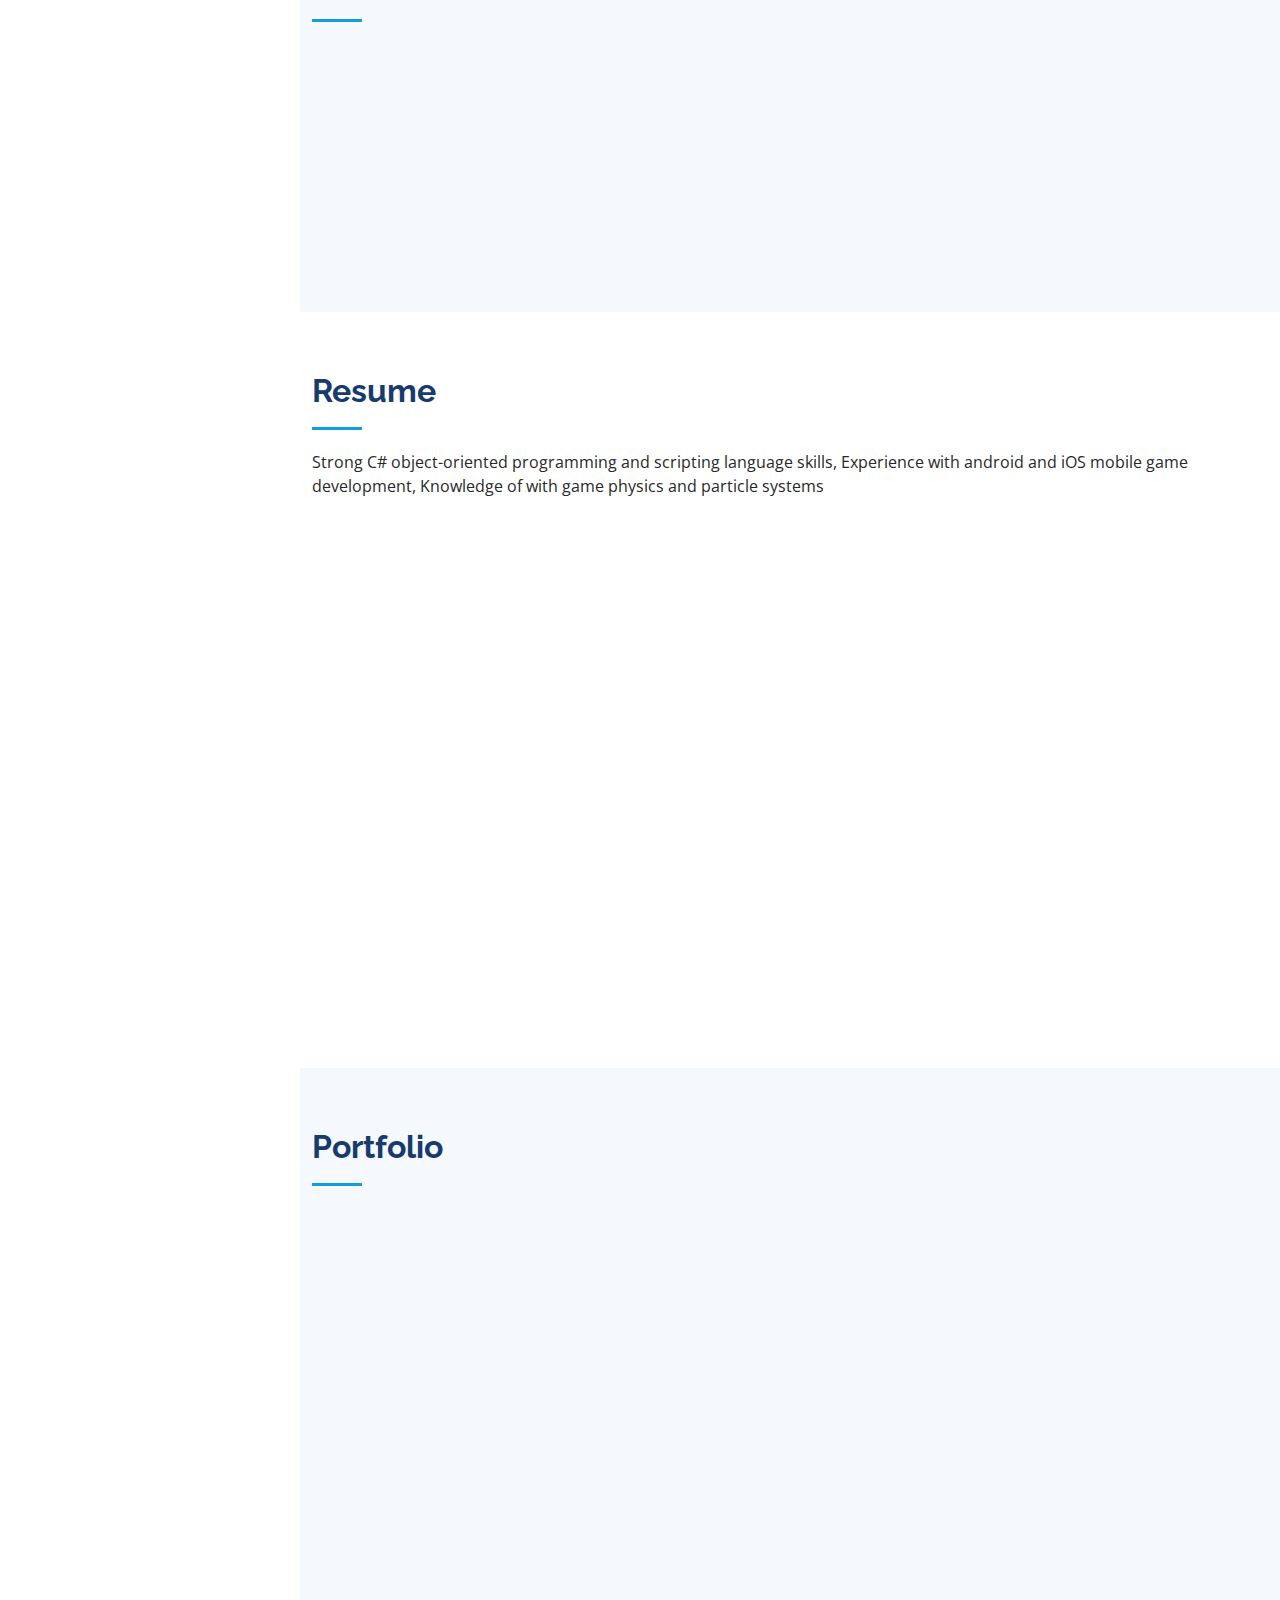
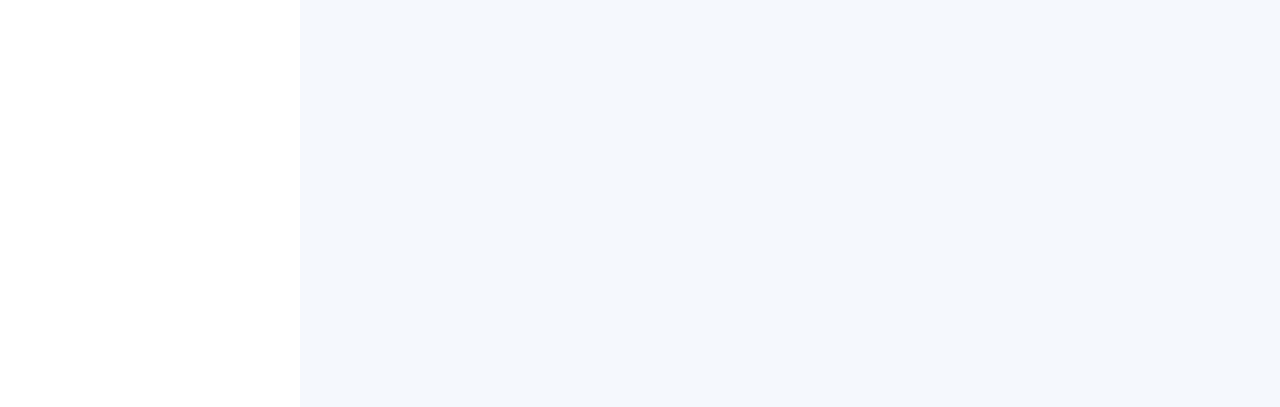
==== commit fbced96a: "remove details" ====
--- a/index.html
+++ b/index.html
@@ -239,7 +239,7 @@
 
         <div class="section-title">
           <h2>Portfolio</h2>
-          <p>In the portfolio, remember to include important aspects of your personality and passion as an artist, rather than focusing only on the project or art.</p>
+          
         </div>
 
 <!--         <div class="row" data-aos="fade-up">
--- a/assets/css/style.css
+++ b/assets/css/style.css
@@ -200,6 +200,7 @@
   height: 100vh;
   background: url("../img/icon-bg.jpg") top center;
   background-size: cover;
+  justify-content: flex-start !important;
 }
 #hero:before {
   content: "";
